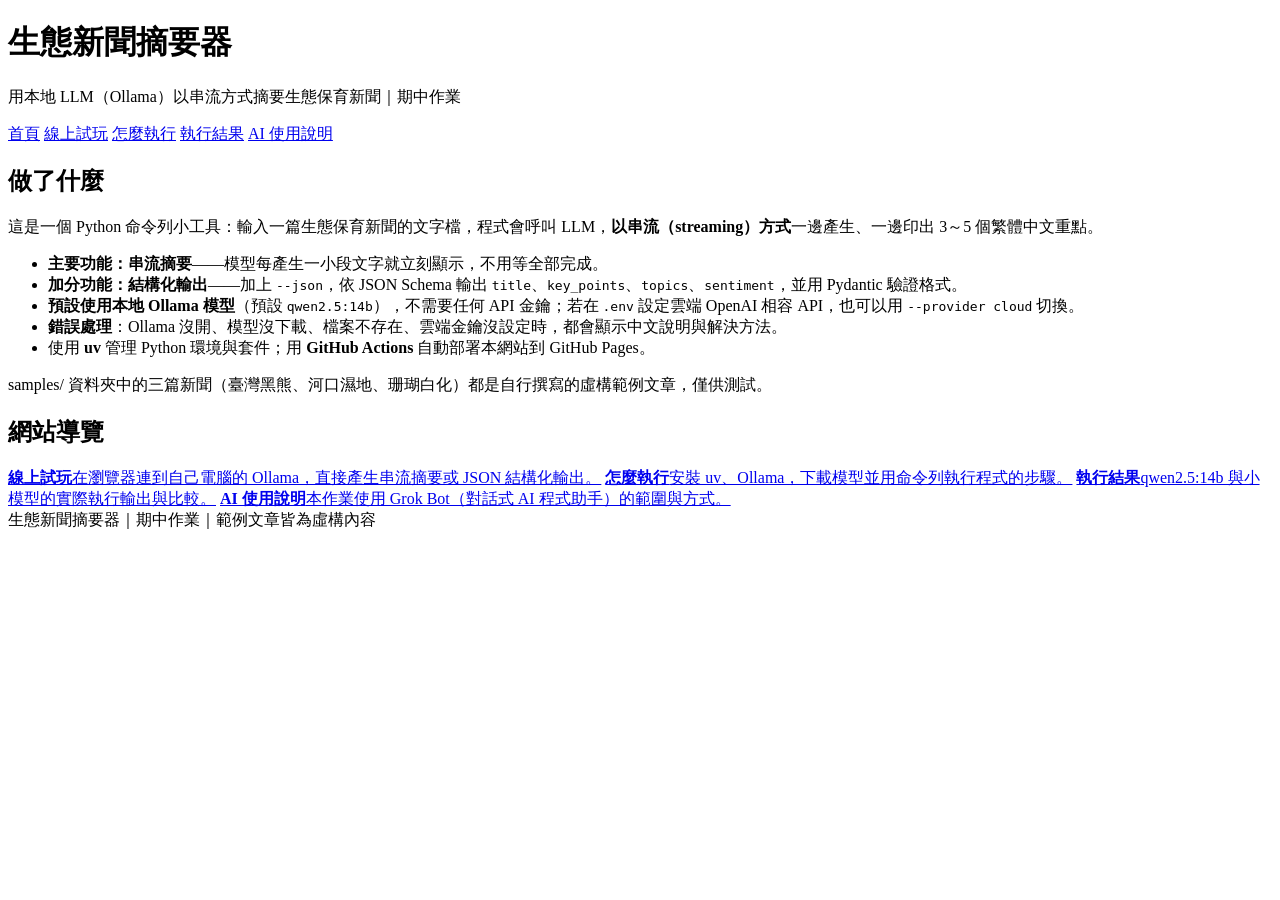
==== docs/index.html @ 320609e5 "Remove all emoji from site, scripts and docs" ====
<!DOCTYPE html>
<html lang="zh-Hant-TW">
<head>
  <meta charset="utf-8">
  <meta name="viewport" content="width=device-width, initial-scale=1">
  <title>生態新聞摘要器｜期中作業</title>
  <link rel="stylesheet" href="style.css">
</head>
<body>
  <header>
    <h1>生態新聞摘要器</h1>
    <p>用本地 LLM（Ollama）以串流方式摘要生態保育新聞｜期中作業</p>
  </header>
  <nav>
    <a href="index.html" class="active" aria-current="page">首頁</a>
    <a href="demo.html">線上試玩</a>
    <a href="run.html">怎麼執行</a>
    <a href="results.html">執行結果</a>
    <a href="ai.html">AI 使用說明</a>
  </nav>
  <main>
    <section id="what">
      <h2>做了什麼</h2>
      <p>這是一個 Python 命令列小工具：輸入一篇生態保育新聞的文字檔，程式會呼叫 LLM，<strong>以串流（streaming）方式</strong>一邊產生、一邊印出 3～5 個繁體中文重點。</p>
      <ul>
        <li><strong>主要功能：串流摘要</strong>——模型每產生一小段文字就立刻顯示，不用等全部完成。</li>
        <li><strong>加分功能：結構化輸出</strong>——加上 <code>--json</code>，依 JSON Schema 輸出 <code>title</code>、<code>key_points</code>、<code>topics</code>、<code>sentiment</code>，並用 Pydantic 驗證格式。</li>
        <li><strong>預設使用本地 Ollama 模型</strong>（預設 <code>qwen2.5:14b</code>），不需要任何 API 金鑰；若在 <code>.env</code> 設定雲端 OpenAI 相容 API，也可以用 <code>--provider cloud</code> 切換。</li>
        <li><strong>錯誤處理</strong>：Ollama 沒開、模型沒下載、檔案不存在、雲端金鑰沒設定時，都會顯示中文說明與解決方法。</li>
        <li>使用 <strong>uv</strong> 管理 Python 環境與套件；用 <strong>GitHub Actions</strong> 自動部署本網站到 GitHub Pages。</li>
      </ul>
      <p class="note">samples/ 資料夾中的三篇新聞（臺灣黑熊、河口濕地、珊瑚白化）都是自行撰寫的虛構範例文章，僅供測試。</p>
    </section>

    <section class="cards">
      <h2>網站導覽</h2>
      <div class="card-grid">
        <a class="card" href="demo.html"><strong>線上試玩</strong><span>在瀏覽器連到自己電腦的 Ollama，直接產生串流摘要或 JSON 結構化輸出。</span></a>
        <a class="card" href="run.html"><strong>怎麼執行</strong><span>安裝 uv、Ollama，下載模型並用命令列執行程式的步驟。</span></a>
        <a class="card" href="results.html"><strong>執行結果</strong><span>qwen2.5:14b 與小模型的實際執行輸出與比較。</span></a>
        <a class="card" href="ai.html"><strong>AI 使用說明</strong><span>本作業使用 Grok Bot（對話式 AI 程式助手）的範圍與方式。</span></a>
      </div>
    </section>
  </main>
  <footer>生態新聞摘要器｜期中作業｜範例文章皆為虛構內容</footer>
</body>
</html>
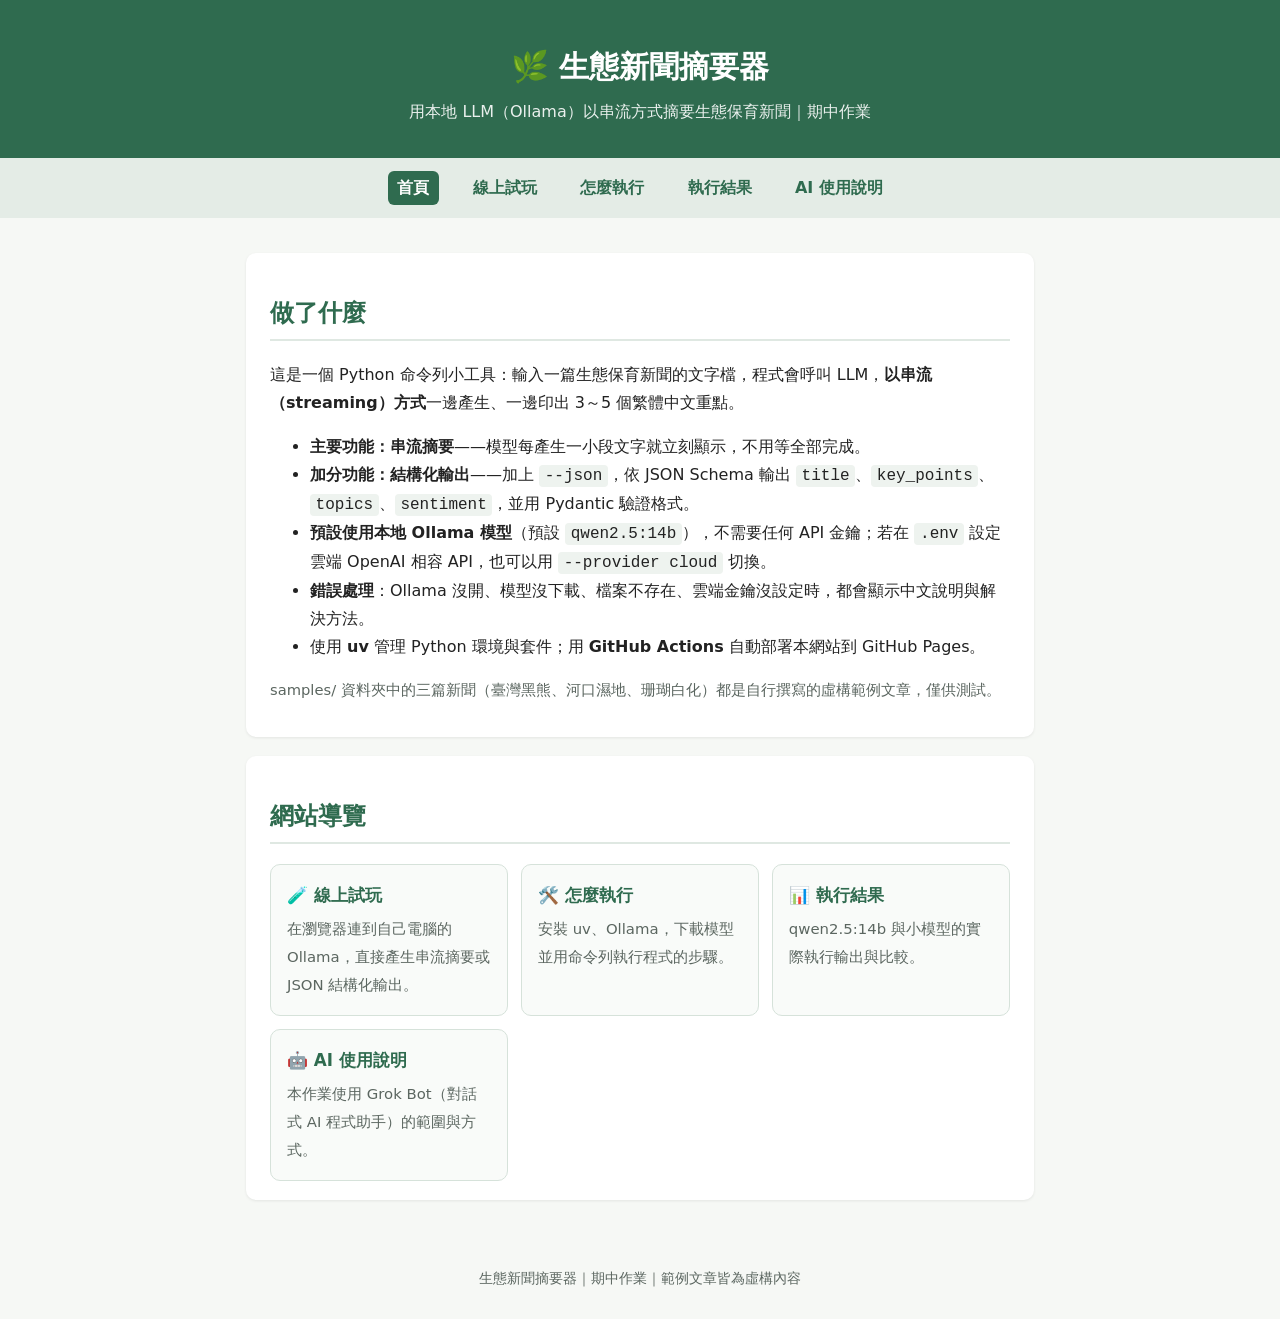
==== commit bb78e017: "Split Pages site into separate pages with shared nav (index, demo, run, results, ai)" ====
--- a/docs/index.html
+++ b/docs/index.html
@@ -8,7 +8,7 @@
 </head>
 <body>
   <header>
-    <h1>生態新聞摘要器</h1>
+    <h1>🌿 生態新聞摘要器</h1>
     <p>用本地 LLM（Ollama）以串流方式摘要生態保育新聞｜期中作業</p>
   </header>
   <nav>
@@ -35,10 +35,10 @@
     <section class="cards">
       <h2>網站導覽</h2>
       <div class="card-grid">
-        <a class="card" href="demo.html"><strong>線上試玩</strong><span>在瀏覽器連到自己電腦的 Ollama，直接產生串流摘要或 JSON 結構化輸出。</span></a>
-        <a class="card" href="run.html"><strong>怎麼執行</strong><span>安裝 uv、Ollama，下載模型並用命令列執行程式的步驟。</span></a>
-        <a class="card" href="results.html"><strong>執行結果</strong><span>qwen2.5:14b 與小模型的實際執行輸出與比較。</span></a>
-        <a class="card" href="ai.html"><strong>AI 使用說明</strong><span>本作業使用 Grok Bot（對話式 AI 程式助手）的範圍與方式。</span></a>
+        <a class="card" href="demo.html"><strong>🧪 線上試玩</strong><span>在瀏覽器連到自己電腦的 Ollama，直接產生串流摘要或 JSON 結構化輸出。</span></a>
+        <a class="card" href="run.html"><strong>🛠️ 怎麼執行</strong><span>安裝 uv、Ollama，下載模型並用命令列執行程式的步驟。</span></a>
+        <a class="card" href="results.html"><strong>📊 執行結果</strong><span>qwen2.5:14b 與小模型的實際執行輸出與比較。</span></a>
+        <a class="card" href="ai.html"><strong>🤖 AI 使用說明</strong><span>本作業使用 Grok Bot（對話式 AI 程式助手）的範圍與方式。</span></a>
       </div>
     </section>
   </main>
--- a/docs/style.css
+++ b/docs/style.css
@@ -0,0 +1,77 @@
+:root {
+  --green: #2f6b4f;
+  --bg: #f6f8f5;
+  --text: #222;
+  --muted: #5b6660;
+  --card: #ffffff;
+}
+* { box-sizing: border-box; }
+body {
+  margin: 0;
+  font-family: "Noto Sans TC", "PingFang TC", "Microsoft JhengHei", system-ui, sans-serif;
+  line-height: 1.75;
+  color: var(--text);
+  background: var(--bg);
+}
+header {
+  background: var(--green);
+  color: #fff;
+  padding: 2.5rem 1rem 2rem;
+  text-align: center;
+}
+header h1 { margin: 0 0 .3rem; font-size: 1.9rem; }
+header p { margin: 0; opacity: .9; }
+nav { text-align: center; padding: .8rem; background: #e4ece6; }
+nav a { color: var(--green); margin: 0 .6rem; text-decoration: none; font-weight: 600; }
+main { max-width: 820px; margin: 0 auto; padding: 1rem; }
+section {
+  background: var(--card);
+  border-radius: 10px;
+  padding: 1.2rem 1.5rem;
+  margin: 1.2rem 0;
+  box-shadow: 0 1px 3px rgba(0,0,0,.08);
+}
+h2 { color: var(--green); border-bottom: 2px solid #dfe8e2; padding-bottom: .3rem; }
+h3 { margin-bottom: .3rem; }
+pre {
+  background: #1f2a24;
+  color: #e8f0ea;
+  padding: .9rem 1rem;
+  border-radius: 8px;
+  overflow-x: auto;
+  font-size: .9rem;
+  line-height: 1.55;
+}
+code { font-family: ui-monospace, "SFMono-Regular", Consolas, monospace; }
+p code, li code { background: #eef3ef; padding: .1rem .35rem; border-radius: 4px; }
+.note { color: var(--muted); font-size: .92rem; }
+footer { text-align: center; color: var(--muted); font-size: .85rem; padding: 2rem 1rem; }
+
+/* 線上試玩 */
+.demo-row { display: flex; flex-wrap: wrap; align-items: center; gap: .5rem; margin: .6rem 0; }
+.demo-row label { font-weight: 600; }
+.demo-row input[type="text"] { flex: 1; min-width: 12rem; padding: .4rem .6rem; border: 1px solid #c8d3cc; border-radius: 6px; font: inherit; }
+textarea { width: 100%; padding: .6rem; border: 1px solid #c8d3cc; border-radius: 8px; font: inherit; line-height: 1.6; }
+button { padding: .4rem .9rem; border: 1px solid var(--green); background: #fff; color: var(--green); border-radius: 6px; font: inherit; cursor: pointer; }
+button.primary { background: var(--green); color: #fff; }
+button:disabled { opacity: .5; cursor: not-allowed; }
+.status { background: transparent; color: var(--muted); padding: 0; white-space: pre-wrap; min-height: 1.5em; font-family: inherit; font-size: 1rem; line-height: 1.7; }
+.hint { background: #eef5f0; border-left: 4px solid var(--green); padding: .5rem .8rem; border-radius: 4px; }
+.status.ok { color: #2f6b4f; }
+.status.warn { color: #9a6700; }
+.status.error { color: #b42318; }
+.output { white-space: pre-wrap; min-height: 4em; }
+details { margin-top: 1rem; }
+pre code { background: none; padding: 0; }
+.output:empty { display: none; }
+pre.wrap { white-space: pre-wrap; overflow-wrap: anywhere; }
+
+/* 多頁導覽 */
+nav a { display: inline-block; padding: .2rem .6rem; border-radius: 6px; }
+nav a:hover { background: #d3e2d8; }
+nav a.active { background: var(--green); color: #fff; }
+.card-grid { display: grid; grid-template-columns: repeat(auto-fit, minmax(220px, 1fr)); gap: .8rem; }
+.card { display: block; padding: 1rem; border: 1px solid #d6e2da; border-radius: 10px; text-decoration: none; color: var(--text); background: #f9fbf9; }
+.card:hover { border-color: var(--green); background: #eef5f0; }
+.card strong { display: block; color: var(--green); margin-bottom: .3rem; font-size: 1.05rem; }
+.card span { color: var(--muted); font-size: .93rem; }
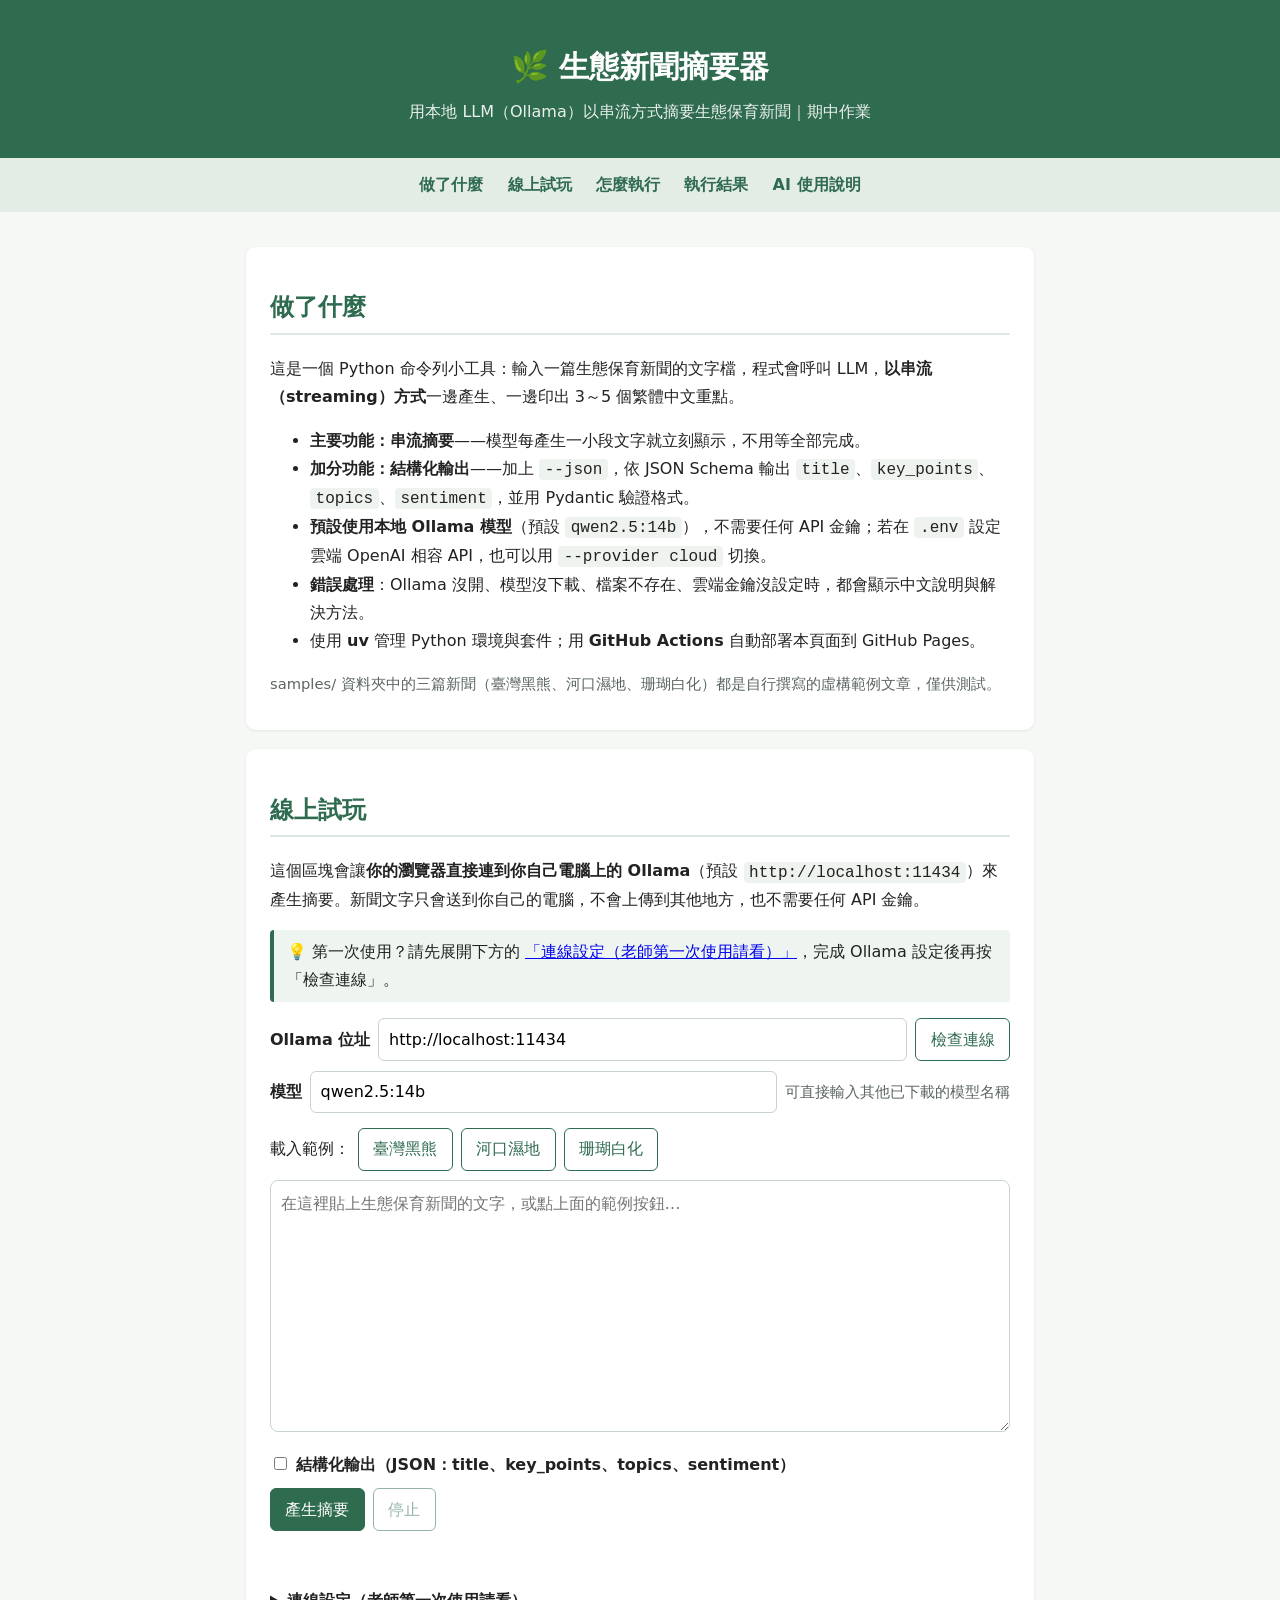
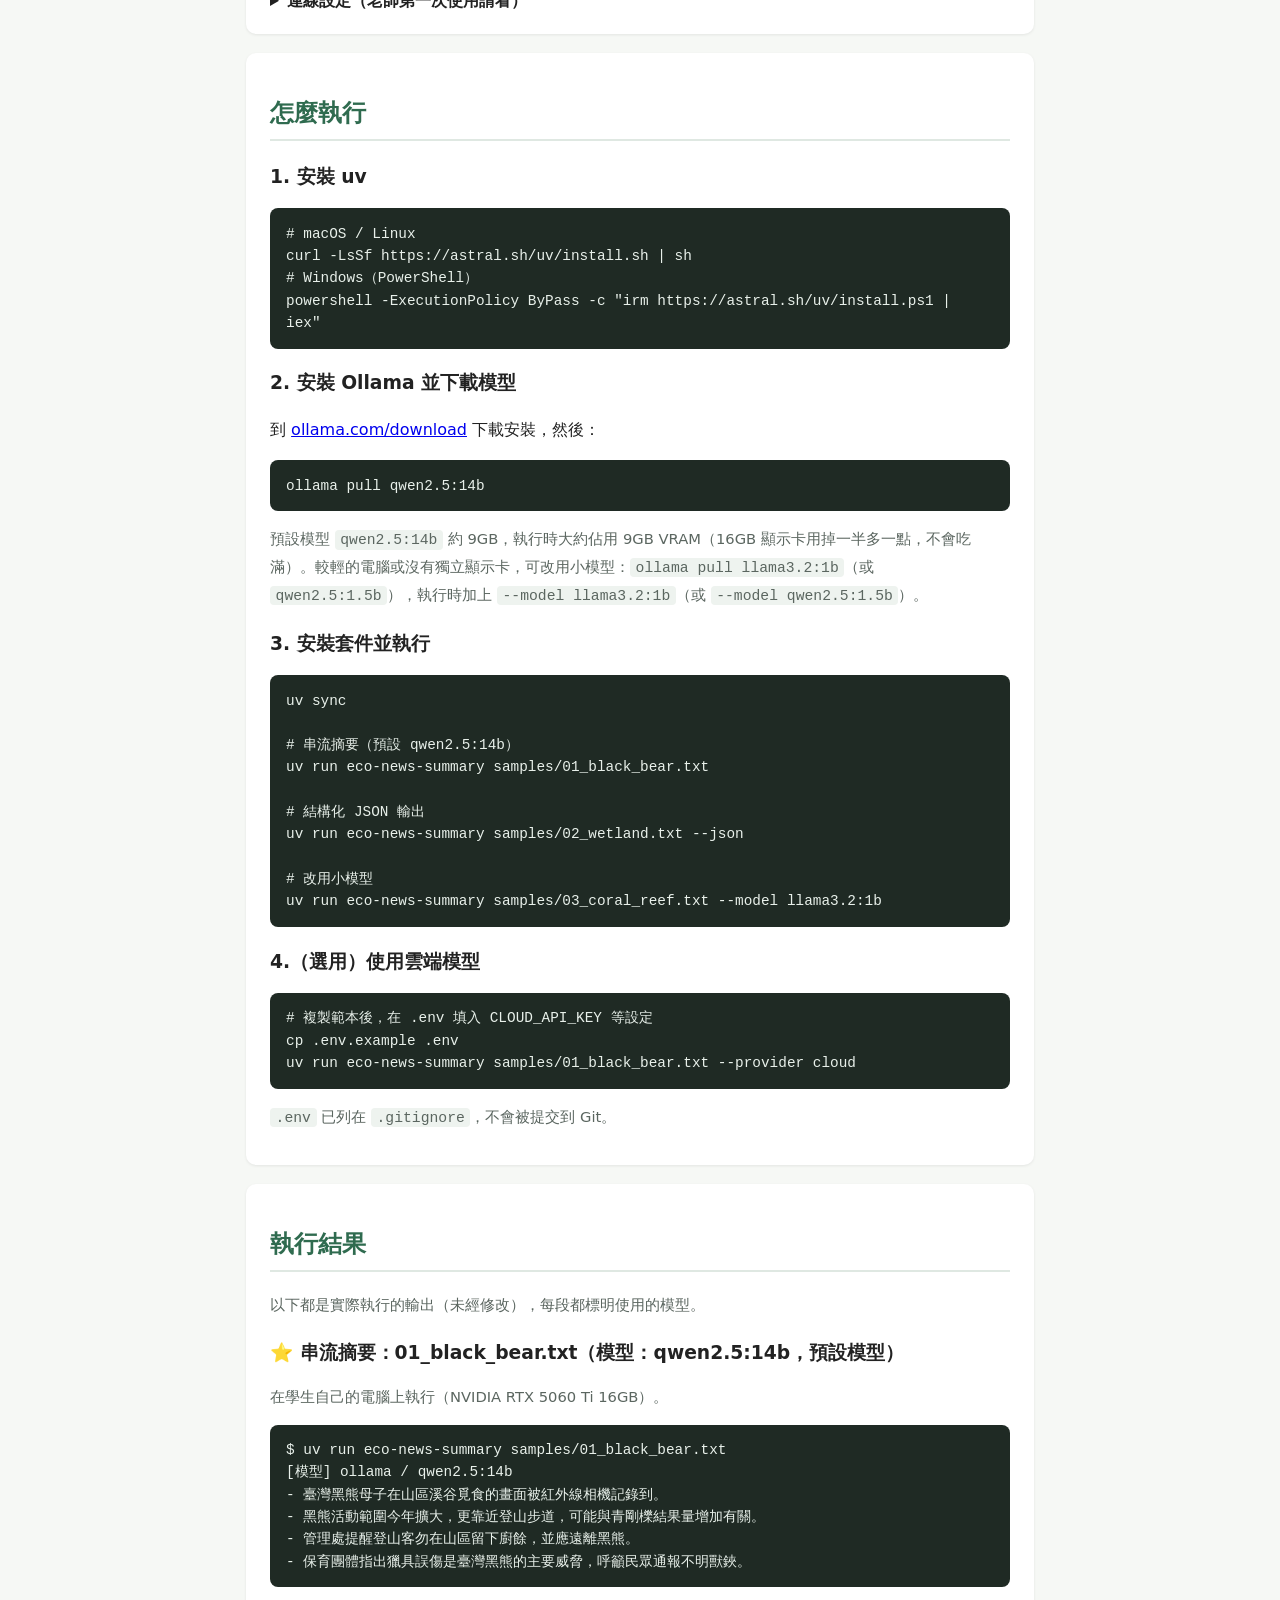
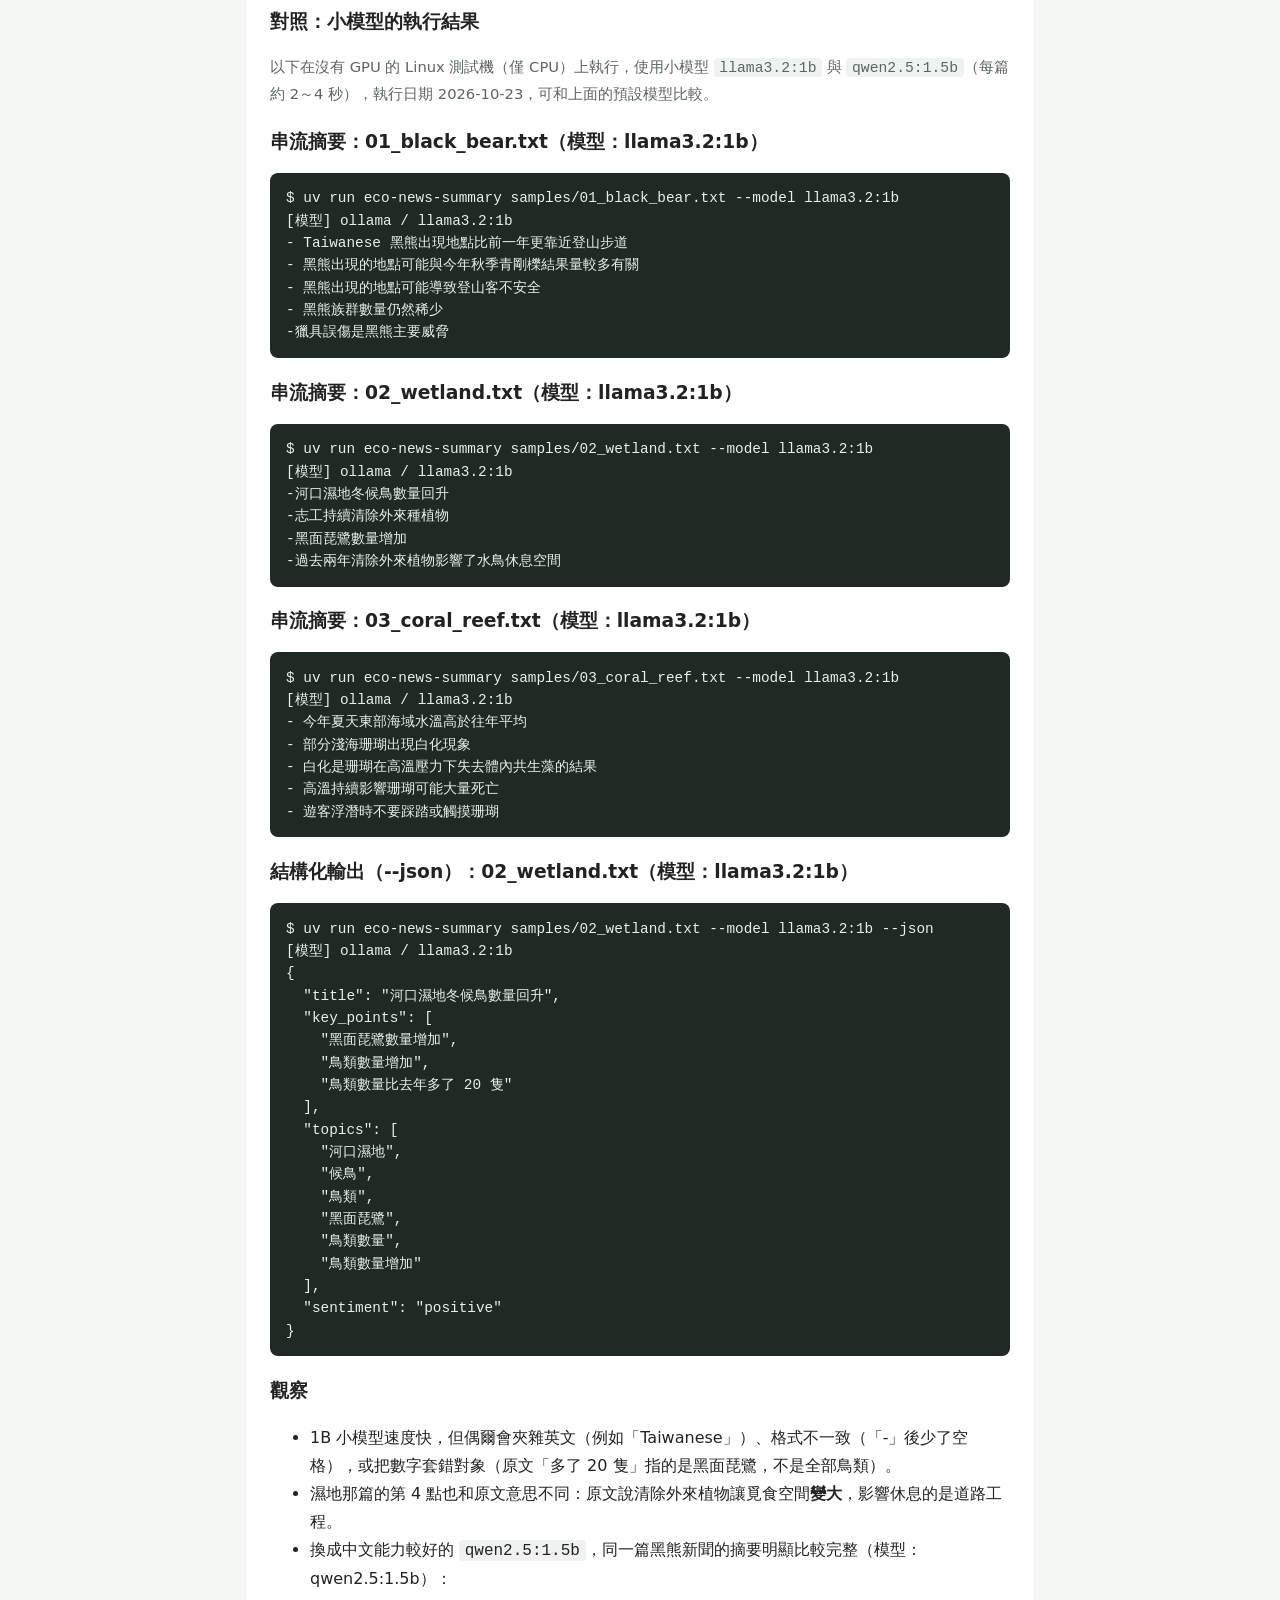
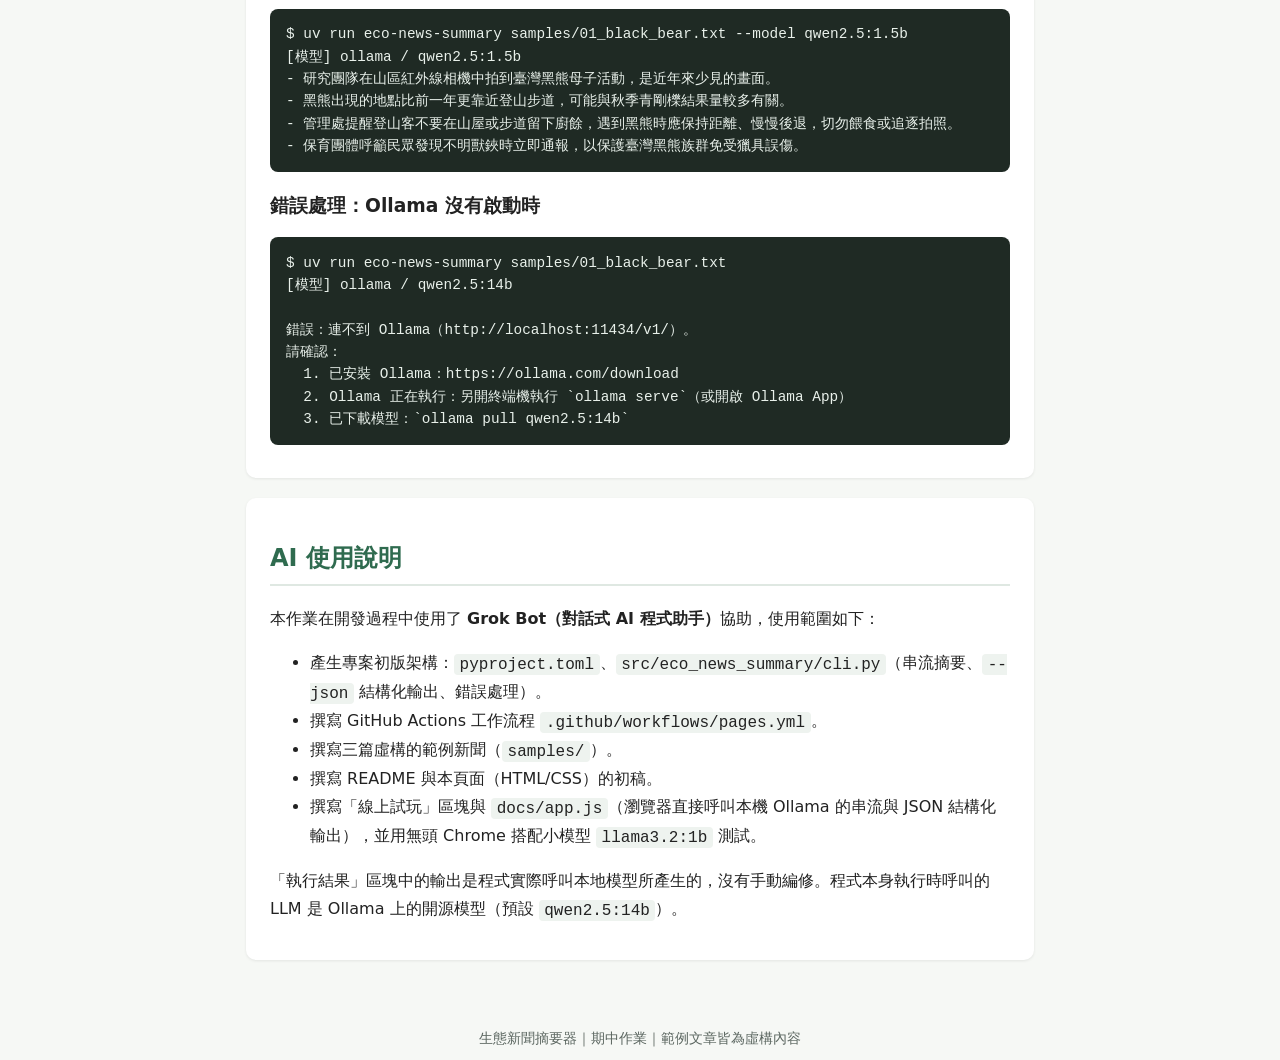
==== commit 8496752c: "Polish Pages layout: no clipped code lines, collapsed setup guide with hint, body font for status" ====
--- a/docs/index.html
+++ b/docs/index.html
@@ -12,11 +12,11 @@
     <p>用本地 LLM（Ollama）以串流方式摘要生態保育新聞｜期中作業</p>
   </header>
   <nav>
-    <a href="index.html" class="active" aria-current="page">首頁</a>
-    <a href="demo.html">線上試玩</a>
-    <a href="run.html">怎麼執行</a>
-    <a href="results.html">執行結果</a>
-    <a href="ai.html">AI 使用說明</a>
+    <a href="#what">做了什麼</a>
+    <a href="#demo">線上試玩</a>
+    <a href="#how">怎麼執行</a>
+    <a href="#result">執行結果</a>
+    <a href="#ai">AI 使用說明</a>
   </nav>
   <main>
     <section id="what">
@@ -27,21 +27,201 @@
         <li><strong>加分功能：結構化輸出</strong>——加上 <code>--json</code>，依 JSON Schema 輸出 <code>title</code>、<code>key_points</code>、<code>topics</code>、<code>sentiment</code>，並用 Pydantic 驗證格式。</li>
         <li><strong>預設使用本地 Ollama 模型</strong>（預設 <code>qwen2.5:14b</code>），不需要任何 API 金鑰；若在 <code>.env</code> 設定雲端 OpenAI 相容 API，也可以用 <code>--provider cloud</code> 切換。</li>
         <li><strong>錯誤處理</strong>：Ollama 沒開、模型沒下載、檔案不存在、雲端金鑰沒設定時，都會顯示中文說明與解決方法。</li>
-        <li>使用 <strong>uv</strong> 管理 Python 環境與套件；用 <strong>GitHub Actions</strong> 自動部署本網站到 GitHub Pages。</li>
+        <li>使用 <strong>uv</strong> 管理 Python 環境與套件；用 <strong>GitHub Actions</strong> 自動部署本頁面到 GitHub Pages。</li>
       </ul>
       <p class="note">samples/ 資料夾中的三篇新聞（臺灣黑熊、河口濕地、珊瑚白化）都是自行撰寫的虛構範例文章，僅供測試。</p>
     </section>
 
-    <section class="cards">
-      <h2>網站導覽</h2>
-      <div class="card-grid">
-        <a class="card" href="demo.html"><strong>🧪 線上試玩</strong><span>在瀏覽器連到自己電腦的 Ollama，直接產生串流摘要或 JSON 結構化輸出。</span></a>
-        <a class="card" href="run.html"><strong>🛠️ 怎麼執行</strong><span>安裝 uv、Ollama，下載模型並用命令列執行程式的步驟。</span></a>
-        <a class="card" href="results.html"><strong>📊 執行結果</strong><span>qwen2.5:14b 與小模型的實際執行輸出與比較。</span></a>
-        <a class="card" href="ai.html"><strong>🤖 AI 使用說明</strong><span>本作業使用 Grok Bot（對話式 AI 程式助手）的範圍與方式。</span></a>
-      </div>
+    <section id="demo">
+      <h2>線上試玩</h2>
+      <p>這個區塊會讓<strong>你的瀏覽器直接連到你自己電腦上的 Ollama</strong>（預設 <code>http://localhost:11434</code>）來產生摘要。新聞文字只會送到你自己的電腦，不會上傳到其他地方，也不需要任何 API 金鑰。</p>
+      <p class="hint">💡 第一次使用？請先展開下方的 <a href="#setup" id="open-setup">「連線設定（老師第一次使用請看）」</a>，完成 Ollama 設定後再按「檢查連線」。</p>
+
+      <div class="demo-row">
+        <label for="ollama-url">Ollama 位址</label>
+        <input id="ollama-url" type="text" value="http://localhost:11434">
+        <button id="check" type="button">檢查連線</button>
+      </div>
+      <div class="demo-row">
+        <label for="model">模型</label>
+        <input id="model" type="text" list="model-options" value="qwen2.5:14b">
+        <datalist id="model-options">
+          <option value="qwen2.5:14b">
+          <option value="llama3.2:1b">
+          <option value="qwen2.5:1.5b">
+        </datalist>
+        <span class="note">可直接輸入其他已下載的模型名稱</span>
+      </div>
+      <p id="models" class="note"></p>
+
+      <div class="demo-row">
+        <span>載入範例：</span>
+        <button type="button" data-sample="01_black_bear.txt">臺灣黑熊</button>
+        <button type="button" data-sample="02_wetland.txt">河口濕地</button>
+        <button type="button" data-sample="03_coral_reef.txt">珊瑚白化</button>
+      </div>
+      <textarea id="news" rows="9" placeholder="在這裡貼上生態保育新聞的文字，或點上面的範例按鈕…"></textarea>
+
+      <div class="demo-row">
+        <label><input id="use-json" type="checkbox"> 結構化輸出（JSON：title、key_points、topics、sentiment）</label>
+      </div>
+      <div class="demo-row">
+        <button id="run" type="button" class="primary">產生摘要</button>
+        <button id="stop" type="button" disabled>停止</button>
+      </div>
+      <pre id="status" class="status" aria-live="polite"></pre>
+      <pre id="output" class="output" aria-live="polite"></pre>
+
+      <details id="setup">
+        <summary><strong>連線設定（老師第一次使用請看）</strong></summary>
+        <ol>
+          <li>安裝 Ollama：到 <a href="https://ollama.com/download">ollama.com/download</a> 下載安裝。</li>
+          <li>下載模型（在終端機執行）：<pre><code>ollama pull qwen2.5:14b
+# 沒有獨立顯示卡或電腦較輕，可改用小模型，並在上面「模型」欄改成同名：
+ollama pull llama3.2:1b</code></pre></li>
+          <li>允許這個網頁連到 Ollama：Ollama 預設會拒絕其他網站的連線，要用環境變數 <code>OLLAMA_ORIGINS</code> 加入本網頁的來源（目前是 <code id="origin"></code>）。
+            <p><strong>Windows（PowerShell）：</strong></p>
+            <pre><code>setx OLLAMA_ORIGINS "https://&lt;username&gt;.github.io"</code></pre>
+            <p>把 <code>&lt;username&gt;</code> 換成 GitHub 帳號名稱。執行後，從右下角系統匣（工作列）的 Ollama 圖示按右鍵選「Quit Ollama」<strong>完全結束</strong>，再重新開啟 Ollama，設定才會生效。</p>
+            <p><strong>macOS（Ollama App）：</strong></p>
+            <pre><code>launchctl setenv OLLAMA_ORIGINS "https://&lt;username&gt;.github.io"</code></pre>
+            <p>然後從選單列結束 Ollama 再重新開啟。</p>
+            <p><strong>Linux（或直接在終端機執行 ollama serve）：</strong></p>
+            <pre><code>OLLAMA_ORIGINS="https://&lt;username&gt;.github.io" ollama serve
+# 若是 systemd 服務：sudo systemctl edit ollama，加入
+# [Service]
+# Environment="OLLAMA_ORIGINS=https://&lt;username&gt;.github.io"
+# 再執行 sudo systemctl restart ollama</code></pre>
+            <p class="note">比較簡單但較不安全的做法是把值設成 <code>*</code>（允許任何網站連到你的 Ollama），測試完建議改回來或刪除這個設定。</p>
+          </li>
+          <li>回到這裡按「檢查連線」，看到已安裝的模型就可以按「產生摘要」。</li>
+        </ol>
+        <p class="note">瀏覽器相容性：本頁是 HTTPS，連到 <code>http://localhost</code> 時，Chrome、Edge、Firefox 會把 localhost 視為安全來源而允許連線；Safari 可能會封鎖，建議改用其他瀏覽器。較新版的 Chrome／Edge 第一次連線時可能會跳出「存取區域網路上的裝置」之類的權限詢問，請選擇「允許」。</p>
+      </details>
+    </section>
+
+    <section id="how">
+      <h2>怎麼執行</h2>
+      <h3>1. 安裝 uv</h3>
+      <pre class="wrap"><code># macOS / Linux
+curl -LsSf https://astral.sh/uv/install.sh | sh
+# Windows（PowerShell）
+powershell -ExecutionPolicy ByPass -c "irm https://astral.sh/uv/install.ps1 | iex"</code></pre>
+      <h3>2. 安裝 Ollama 並下載模型</h3>
+      <p>到 <a href="https://ollama.com/download">ollama.com/download</a> 下載安裝，然後：</p>
+      <pre><code>ollama pull qwen2.5:14b</code></pre>
+      <p class="note">預設模型 <code>qwen2.5:14b</code> 約 9GB，執行時大約佔用 9GB VRAM（16GB 顯示卡用掉一半多一點，不會吃滿）。較輕的電腦或沒有獨立顯示卡，可改用小模型：<code>ollama pull llama3.2:1b</code>（或 <code>qwen2.5:1.5b</code>），執行時加上 <code>--model llama3.2:1b</code>（或 <code>--model qwen2.5:1.5b</code>）。</p>
+      <h3>3. 安裝套件並執行</h3>
+      <pre><code>uv sync
+
+# 串流摘要（預設 qwen2.5:14b）
+uv run eco-news-summary samples/01_black_bear.txt
+
+# 結構化 JSON 輸出
+uv run eco-news-summary samples/02_wetland.txt --json
+
+# 改用小模型
+uv run eco-news-summary samples/03_coral_reef.txt --model llama3.2:1b</code></pre>
+      <h3>4.（選用）使用雲端模型</h3>
+      <pre><code># 複製範本後，在 .env 填入 CLOUD_API_KEY 等設定
+cp .env.example .env
+uv run eco-news-summary samples/01_black_bear.txt --provider cloud</code></pre>
+      <p class="note"><code>.env</code> 已列在 <code>.gitignore</code>，不會被提交到 Git。</p>
+    </section>
+
+    <section id="result">
+      <h2>執行結果</h2>
+      <p class="note">以下都是實際執行的輸出（未經修改），每段都標明使用的模型。</p>
+      <h3>⭐ 串流摘要：01_black_bear.txt（模型：qwen2.5:14b，預設模型）</h3>
+      <p class="note">在學生自己的電腦上執行（NVIDIA RTX 5060 Ti 16GB）。</p>
+      <pre><code>$ uv run eco-news-summary samples/01_black_bear.txt
+[模型] ollama / qwen2.5:14b
+- 臺灣黑熊母子在山區溪谷覓食的畫面被紅外線相機記錄到。
+- 黑熊活動範圍今年擴大，更靠近登山步道，可能與青剛櫟結果量增加有關。
+- 管理處提醒登山客勿在山區留下廚餘，並應遠離黑熊。
+- 保育團體指出獵具誤傷是臺灣黑熊的主要威脅，呼籲民眾通報不明獸鋏。</code></pre>
+      <h3>對照：小模型的執行結果</h3>
+      <p class="note">以下在沒有 GPU 的 Linux 測試機（僅 CPU）上執行，使用小模型 <code>llama3.2:1b</code> 與 <code>qwen2.5:1.5b</code>（每篇約 2～4 秒），執行日期 2026-10-23，可和上面的預設模型比較。</p>
+      <h3>串流摘要：01_black_bear.txt（模型：llama3.2:1b）</h3>
+      <pre><code>$ uv run eco-news-summary samples/01_black_bear.txt --model llama3.2:1b
+[模型] ollama / llama3.2:1b
+- Taiwanese 黑熊出現地點比前一年更靠近登山步道
+- 黑熊出現的地點可能與今年秋季青剛櫟結果量較多有關
+- 黑熊出現的地點可能導致登山客不安全
+- 黑熊族群數量仍然稀少
+-獵具誤傷是黑熊主要威脅</code></pre>
+      <h3>串流摘要：02_wetland.txt（模型：llama3.2:1b）</h3>
+      <pre><code>$ uv run eco-news-summary samples/02_wetland.txt --model llama3.2:1b
+[模型] ollama / llama3.2:1b
+-河口濕地冬候鳥數量回升
+-志工持續清除外來種植物
+-黑面琵鷺數量增加
+-過去兩年清除外來植物影響了水鳥休息空間</code></pre>
+      <h3>串流摘要：03_coral_reef.txt（模型：llama3.2:1b）</h3>
+      <pre><code>$ uv run eco-news-summary samples/03_coral_reef.txt --model llama3.2:1b
+[模型] ollama / llama3.2:1b
+- 今年夏天東部海域水溫高於往年平均
+- 部分淺海珊瑚出現白化現象
+- 白化是珊瑚在高溫壓力下失去體內共生藻的結果
+- 高溫持續影響珊瑚可能大量死亡
+- 遊客浮潛時不要踩踏或觸摸珊瑚</code></pre>
+      <h3>結構化輸出（--json）：02_wetland.txt（模型：llama3.2:1b）</h3>
+      <pre><code>$ uv run eco-news-summary samples/02_wetland.txt --model llama3.2:1b --json
+[模型] ollama / llama3.2:1b
+{
+  &quot;title&quot;: &quot;河口濕地冬候鳥數量回升&quot;,
+  &quot;key_points&quot;: [
+    &quot;黑面琵鷺數量增加&quot;,
+    &quot;鳥類數量增加&quot;,
+    &quot;鳥類數量比去年多了 20 隻&quot;
+  ],
+  &quot;topics&quot;: [
+    &quot;河口濕地&quot;,
+    &quot;候鳥&quot;,
+    &quot;鳥類&quot;,
+    &quot;黑面琵鷺&quot;,
+    &quot;鳥類數量&quot;,
+    &quot;鳥類數量增加&quot;
+  ],
+  &quot;sentiment&quot;: &quot;positive&quot;
+}</code></pre>
+      <h3>觀察</h3>
+      <ul>
+        <li>1B 小模型速度快，但偶爾會夾雜英文（例如「Taiwanese」）、格式不一致（「-」後少了空格），或把數字套錯對象（原文「多了 20 隻」指的是黑面琵鷺，不是全部鳥類）。</li>
+        <li>濕地那篇的第 4 點也和原文意思不同：原文說清除外來植物讓覓食空間<strong>變大</strong>，影響休息的是道路工程。</li>
+        <li>換成中文能力較好的 <code>qwen2.5:1.5b</code>，同一篇黑熊新聞的摘要明顯比較完整（模型：qwen2.5:1.5b）：</li>
+      </ul>
+      <pre><code>$ uv run eco-news-summary samples/01_black_bear.txt --model qwen2.5:1.5b
+[模型] ollama / qwen2.5:1.5b
+- 研究團隊在山區紅外線相機中拍到臺灣黑熊母子活動，是近年來少見的畫面。
+- 黑熊出現的地點比前一年更靠近登山步道，可能與秋季青剛櫟結果量較多有關。
+- 管理處提醒登山客不要在山屋或步道留下廚餘，遇到黑熊時應保持距離、慢慢後退，切勿餵食或追逐拍照。
+- 保育團體呼籲民眾發現不明獸鋏時立即通報，以保護臺灣黑熊族群免受獵具誤傷。</code></pre>
+      <h3>錯誤處理：Ollama 沒有啟動時</h3>
+      <pre><code>$ uv run eco-news-summary samples/01_black_bear.txt
+[模型] ollama / qwen2.5:14b
+
+錯誤：連不到 Ollama（http://localhost:11434/v1/）。
+請確認：
+  1. 已安裝 Ollama：https://ollama.com/download
+  2. Ollama 正在執行：另開終端機執行 `ollama serve`（或開啟 Ollama App）
+  3. 已下載模型：`ollama pull qwen2.5:14b`</code></pre>
+    </section>
+
+    <section id="ai">
+      <h2>AI 使用說明</h2>
+      <p>本作業在開發過程中使用了 <strong>Grok Bot（對話式 AI 程式助手）</strong>協助，使用範圍如下：</p>
+      <ul>
+        <li>產生專案初版架構：<code>pyproject.toml</code>、<code>src/eco_news_summary/cli.py</code>（串流摘要、<code>--json</code> 結構化輸出、錯誤處理）。</li>
+        <li>撰寫 GitHub Actions 工作流程 <code>.github/workflows/pages.yml</code>。</li>
+        <li>撰寫三篇虛構的範例新聞（<code>samples/</code>）。</li>
+        <li>撰寫 README 與本頁面（HTML/CSS）的初稿。</li>
+        <li>撰寫「線上試玩」區塊與 <code>docs/app.js</code>（瀏覽器直接呼叫本機 Ollama 的串流與 JSON 結構化輸出），並用無頭 Chrome 搭配小模型 <code>llama3.2:1b</code> 測試。</li>
+      </ul>
+      <p>「執行結果」區塊中的輸出是程式實際呼叫本地模型所產生的，沒有手動編修。程式本身執行時呼叫的 LLM 是 Ollama 上的開源模型（預設 <code>qwen2.5:14b</code>）。</p>
     </section>
   </main>
+  <script src="app.js"></script>
   <footer>生態新聞摘要器｜期中作業｜範例文章皆為虛構內容</footer>
 </body>
 </html>
--- a/docs/style.css
+++ b/docs/style.css
@@ -65,13 +65,3 @@
 pre code { background: none; padding: 0; }
 .output:empty { display: none; }
 pre.wrap { white-space: pre-wrap; overflow-wrap: anywhere; }
-
-/* 多頁導覽 */
-nav a { display: inline-block; padding: .2rem .6rem; border-radius: 6px; }
-nav a:hover { background: #d3e2d8; }
-nav a.active { background: var(--green); color: #fff; }
-.card-grid { display: grid; grid-template-columns: repeat(auto-fit, minmax(220px, 1fr)); gap: .8rem; }
-.card { display: block; padding: 1rem; border: 1px solid #d6e2da; border-radius: 10px; text-decoration: none; color: var(--text); background: #f9fbf9; }
-.card:hover { border-color: var(--green); background: #eef5f0; }
-.card strong { display: block; color: var(--green); margin-bottom: .3rem; font-size: 1.05rem; }
-.card span { color: var(--muted); font-size: .93rem; }
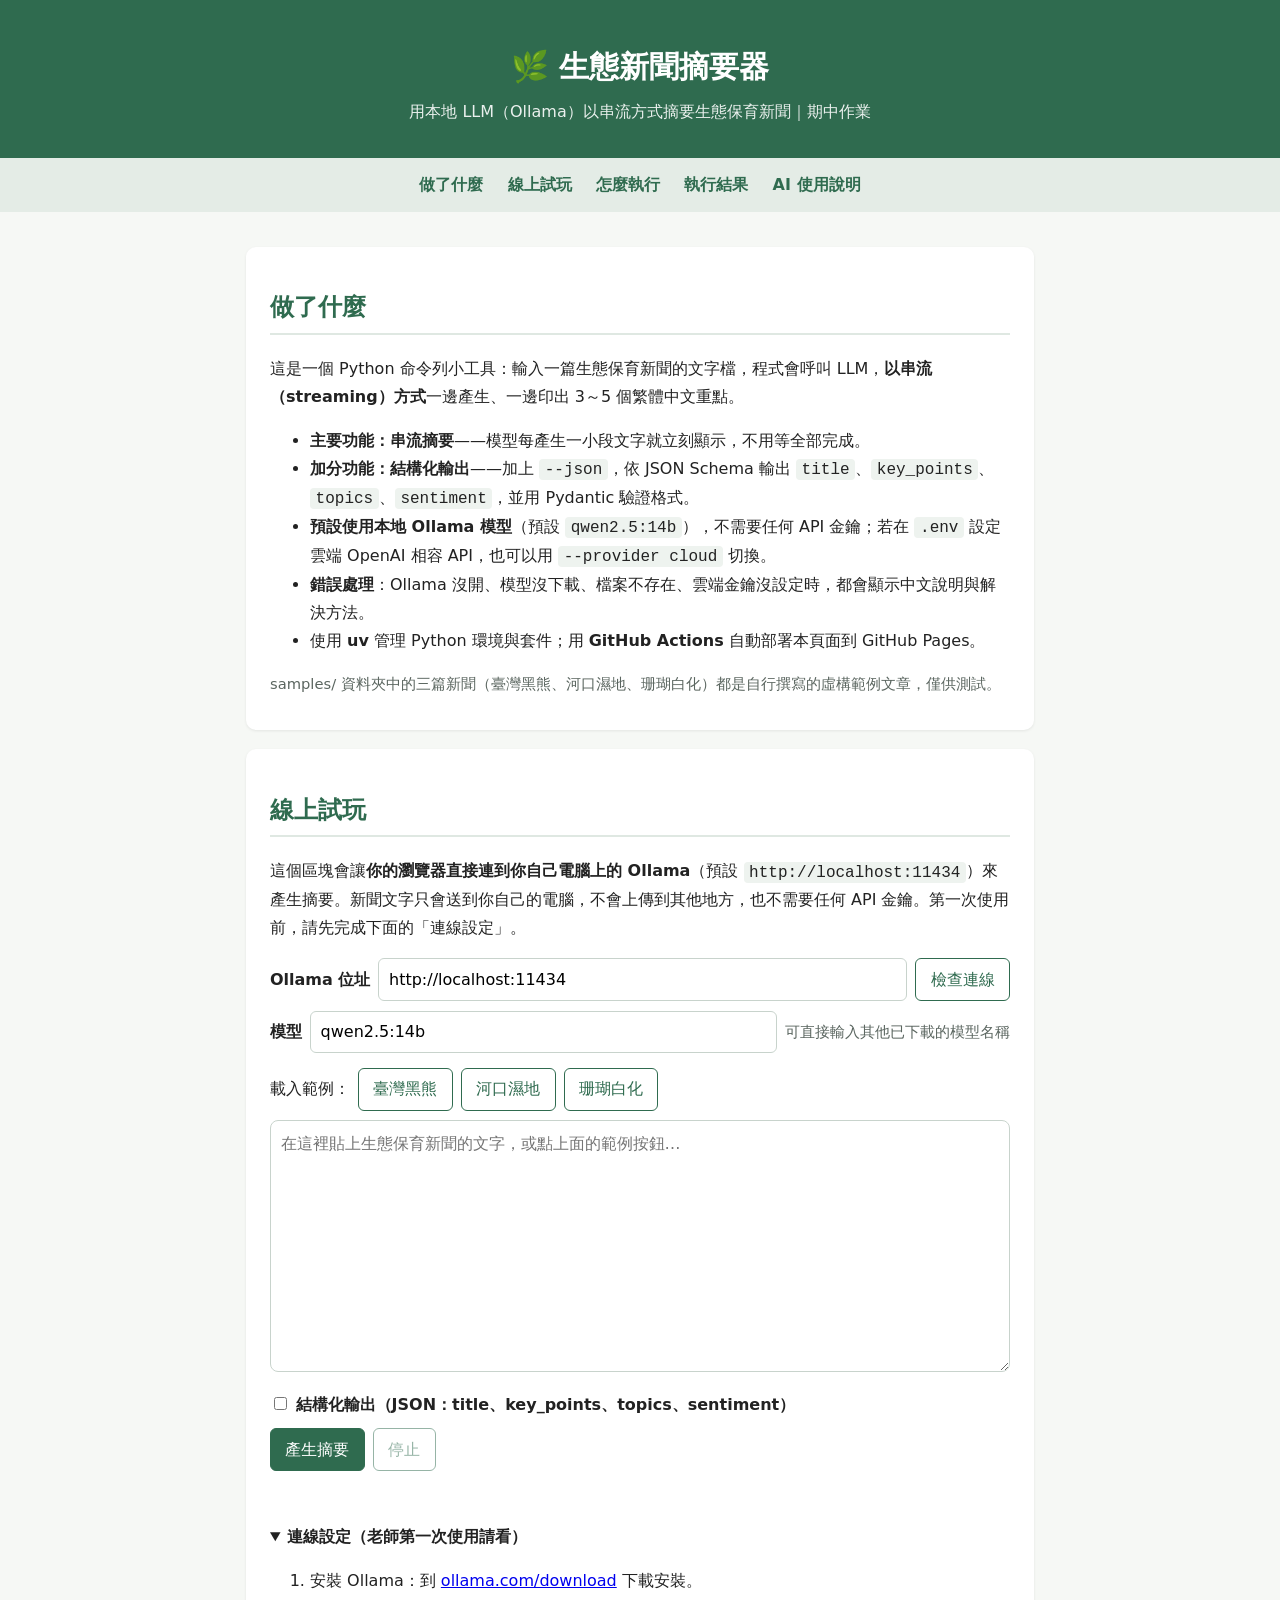
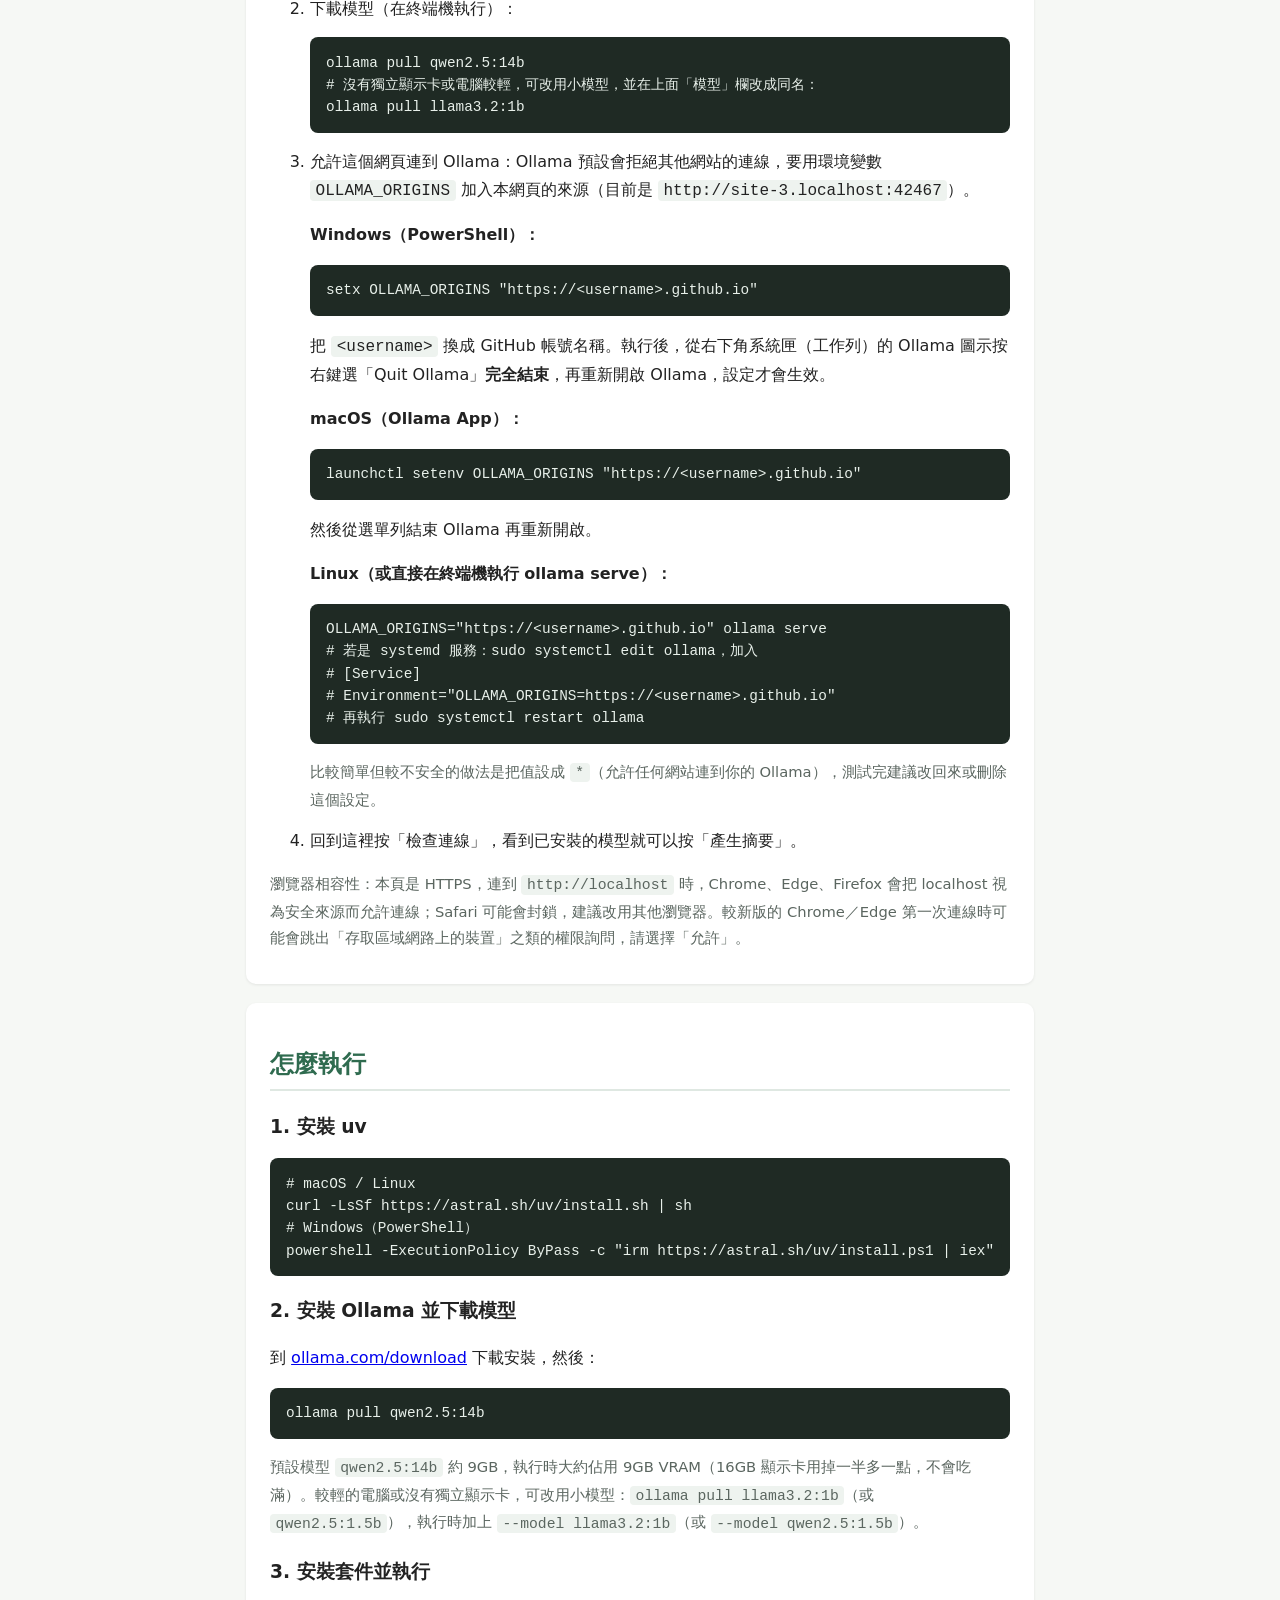
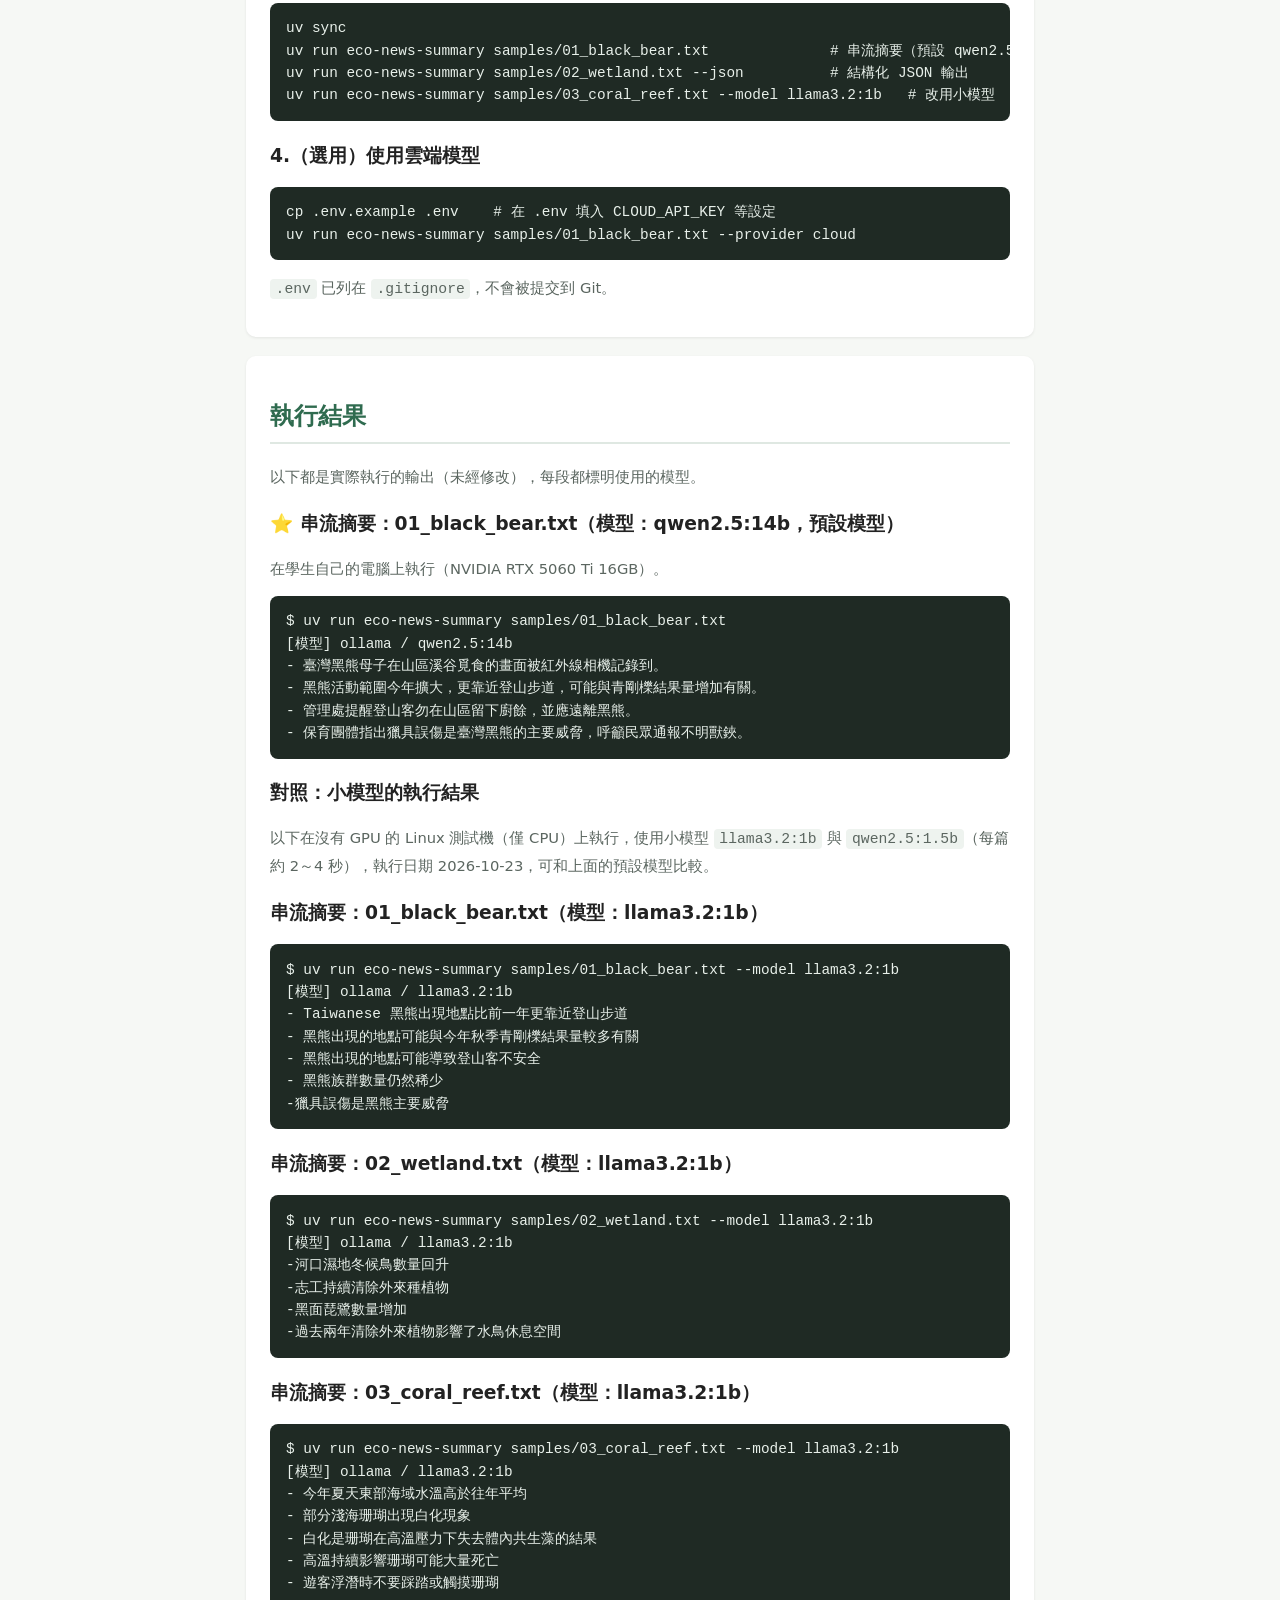
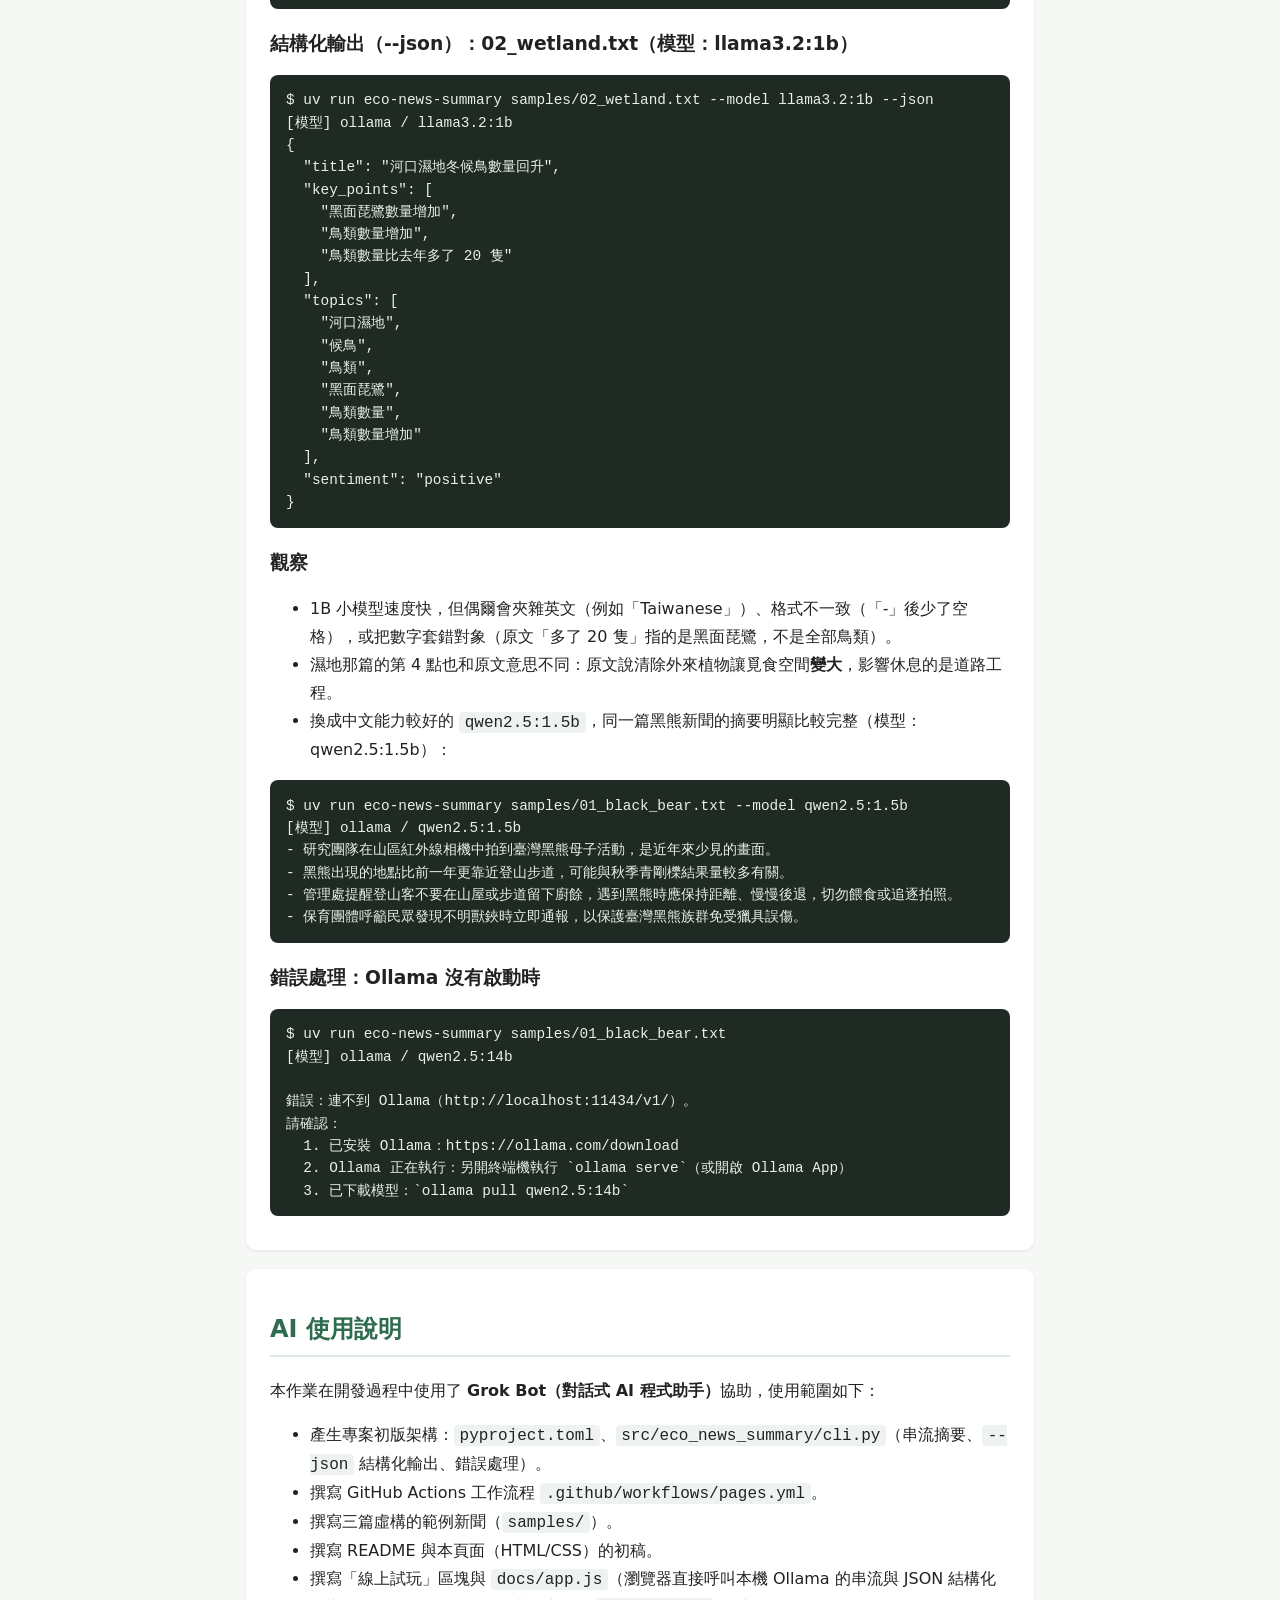
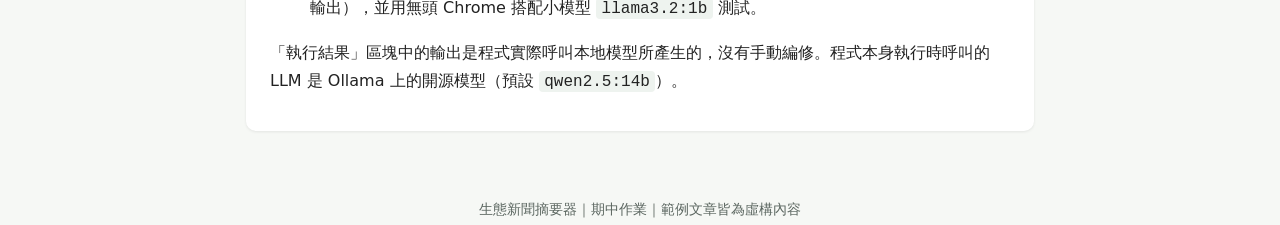
==== commit f47e51fc: "Add in-browser demo (線上試玩) calling local Ollama with streaming and JSON mode" ====
--- a/docs/index.html
+++ b/docs/index.html
@@ -34,8 +34,7 @@
 
     <section id="demo">
       <h2>線上試玩</h2>
-      <p>這個區塊會讓<strong>你的瀏覽器直接連到你自己電腦上的 Ollama</strong>（預設 <code>http://localhost:11434</code>）來產生摘要。新聞文字只會送到你自己的電腦，不會上傳到其他地方，也不需要任何 API 金鑰。</p>
-      <p class="hint">💡 第一次使用？請先展開下方的 <a href="#setup" id="open-setup">「連線設定（老師第一次使用請看）」</a>，完成 Ollama 設定後再按「檢查連線」。</p>
+      <p>這個區塊會讓<strong>你的瀏覽器直接連到你自己電腦上的 Ollama</strong>（預設 <code>http://localhost:11434</code>）來產生摘要。新聞文字只會送到你自己的電腦，不會上傳到其他地方，也不需要任何 API 金鑰。第一次使用前，請先完成下面的「連線設定」。</p>
 
       <div class="demo-row">
         <label for="ollama-url">Ollama 位址</label>
@@ -72,7 +71,7 @@
       <pre id="status" class="status" aria-live="polite"></pre>
       <pre id="output" class="output" aria-live="polite"></pre>
 
-      <details id="setup">
+      <details open>
         <summary><strong>連線設定（老師第一次使用請看）</strong></summary>
         <ol>
           <li>安裝 Ollama：到 <a href="https://ollama.com/download">ollama.com/download</a> 下載安裝。</li>
@@ -103,7 +102,7 @@
     <section id="how">
       <h2>怎麼執行</h2>
       <h3>1. 安裝 uv</h3>
-      <pre class="wrap"><code># macOS / Linux
+      <pre><code># macOS / Linux
 curl -LsSf https://astral.sh/uv/install.sh | sh
 # Windows（PowerShell）
 powershell -ExecutionPolicy ByPass -c "irm https://astral.sh/uv/install.ps1 | iex"</code></pre>
@@ -113,18 +112,11 @@
       <p class="note">預設模型 <code>qwen2.5:14b</code> 約 9GB，執行時大約佔用 9GB VRAM（16GB 顯示卡用掉一半多一點，不會吃滿）。較輕的電腦或沒有獨立顯示卡，可改用小模型：<code>ollama pull llama3.2:1b</code>（或 <code>qwen2.5:1.5b</code>），執行時加上 <code>--model llama3.2:1b</code>（或 <code>--model qwen2.5:1.5b</code>）。</p>
       <h3>3. 安裝套件並執行</h3>
       <pre><code>uv sync
-
-# 串流摘要（預設 qwen2.5:14b）
-uv run eco-news-summary samples/01_black_bear.txt
-
-# 結構化 JSON 輸出
-uv run eco-news-summary samples/02_wetland.txt --json
-
-# 改用小模型
-uv run eco-news-summary samples/03_coral_reef.txt --model llama3.2:1b</code></pre>
+uv run eco-news-summary samples/01_black_bear.txt              # 串流摘要（預設 qwen2.5:14b）
+uv run eco-news-summary samples/02_wetland.txt --json          # 結構化 JSON 輸出
+uv run eco-news-summary samples/03_coral_reef.txt --model llama3.2:1b   # 改用小模型</code></pre>
       <h3>4.（選用）使用雲端模型</h3>
-      <pre><code># 複製範本後，在 .env 填入 CLOUD_API_KEY 等設定
-cp .env.example .env
+      <pre><code>cp .env.example .env    # 在 .env 填入 CLOUD_API_KEY 等設定
 uv run eco-news-summary samples/01_black_bear.txt --provider cloud</code></pre>
       <p class="note"><code>.env</code> 已列在 <code>.gitignore</code>，不會被提交到 Git。</p>
     </section>
--- a/docs/style.css
+++ b/docs/style.css
@@ -55,8 +55,7 @@
 button { padding: .4rem .9rem; border: 1px solid var(--green); background: #fff; color: var(--green); border-radius: 6px; font: inherit; cursor: pointer; }
 button.primary { background: var(--green); color: #fff; }
 button:disabled { opacity: .5; cursor: not-allowed; }
-.status { background: transparent; color: var(--muted); padding: 0; white-space: pre-wrap; min-height: 1.5em; font-family: inherit; font-size: 1rem; line-height: 1.7; }
-.hint { background: #eef5f0; border-left: 4px solid var(--green); padding: .5rem .8rem; border-radius: 4px; }
+.status { background: transparent; color: var(--muted); padding: 0; white-space: pre-wrap; min-height: 1.5em; }
 .status.ok { color: #2f6b4f; }
 .status.warn { color: #9a6700; }
 .status.error { color: #b42318; }
@@ -64,4 +63,3 @@
 details { margin-top: 1rem; }
 pre code { background: none; padding: 0; }
 .output:empty { display: none; }
-pre.wrap { white-space: pre-wrap; overflow-wrap: anywhere; }
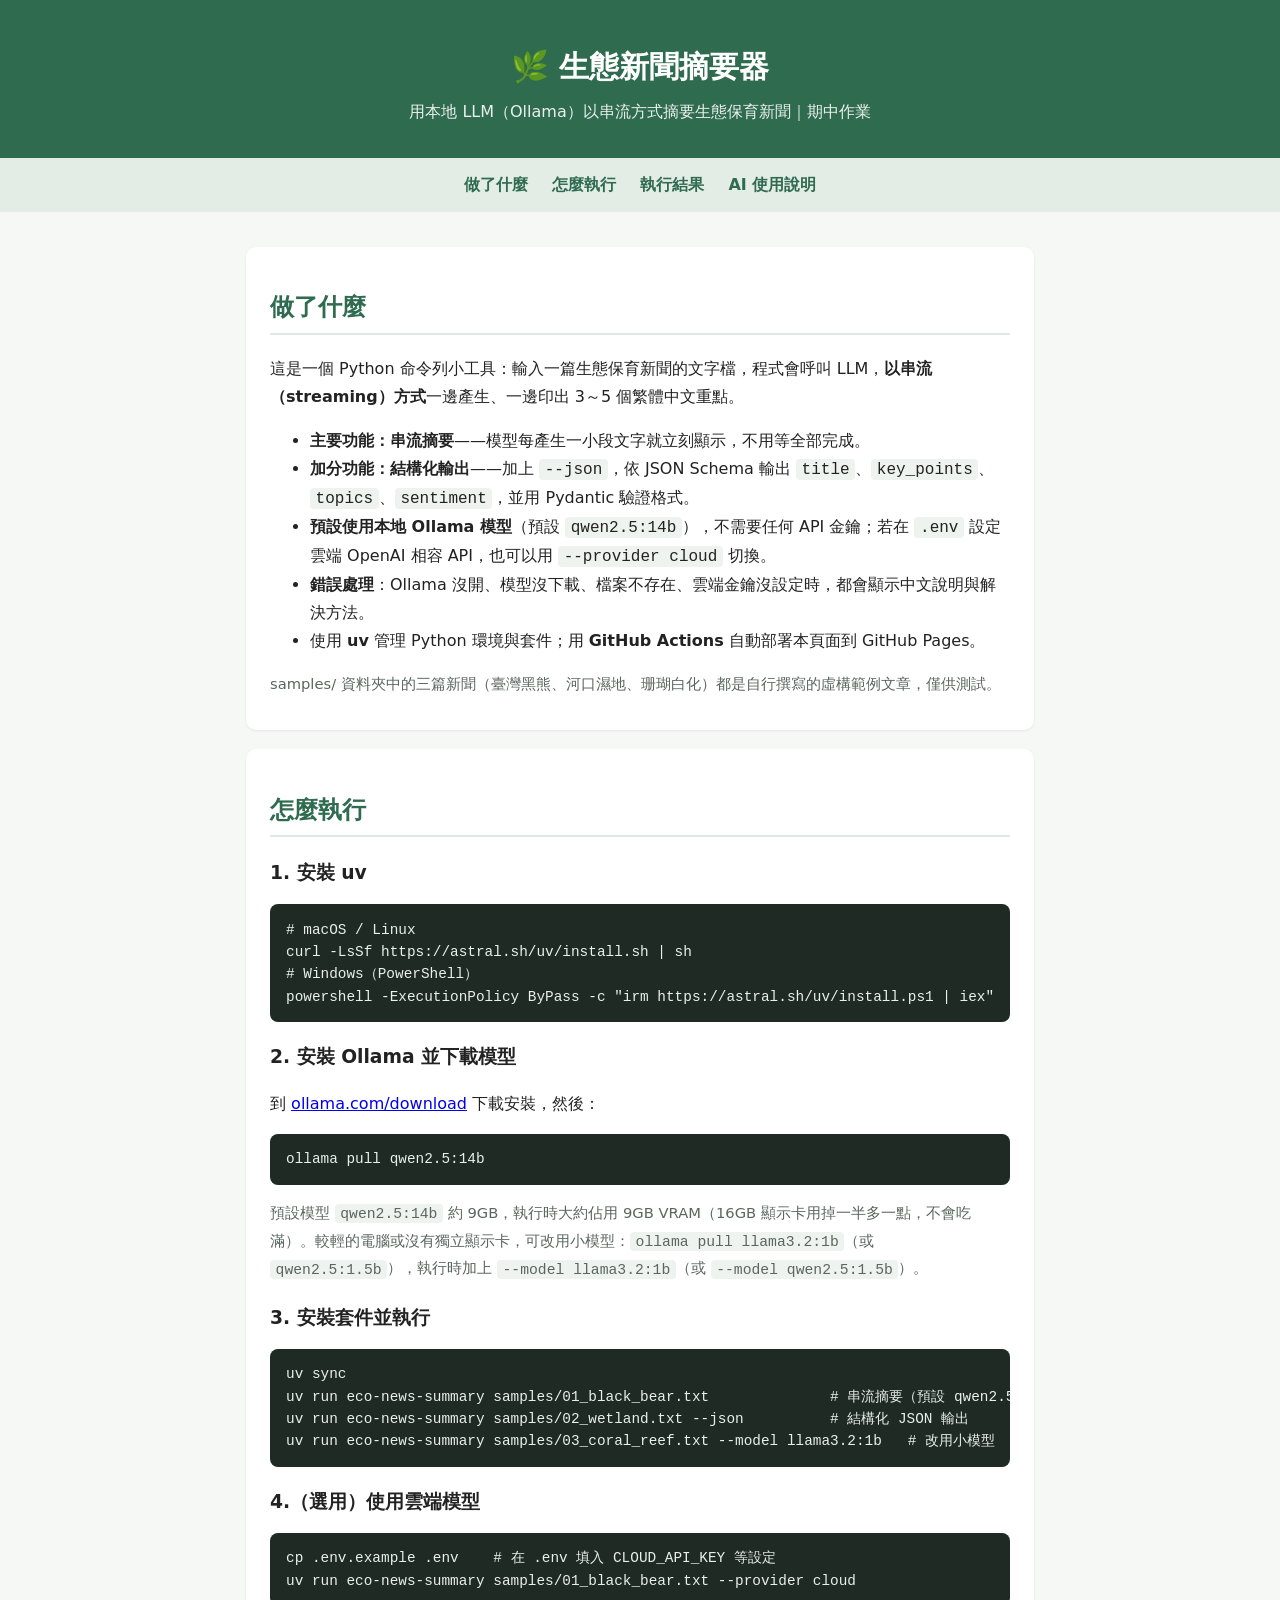
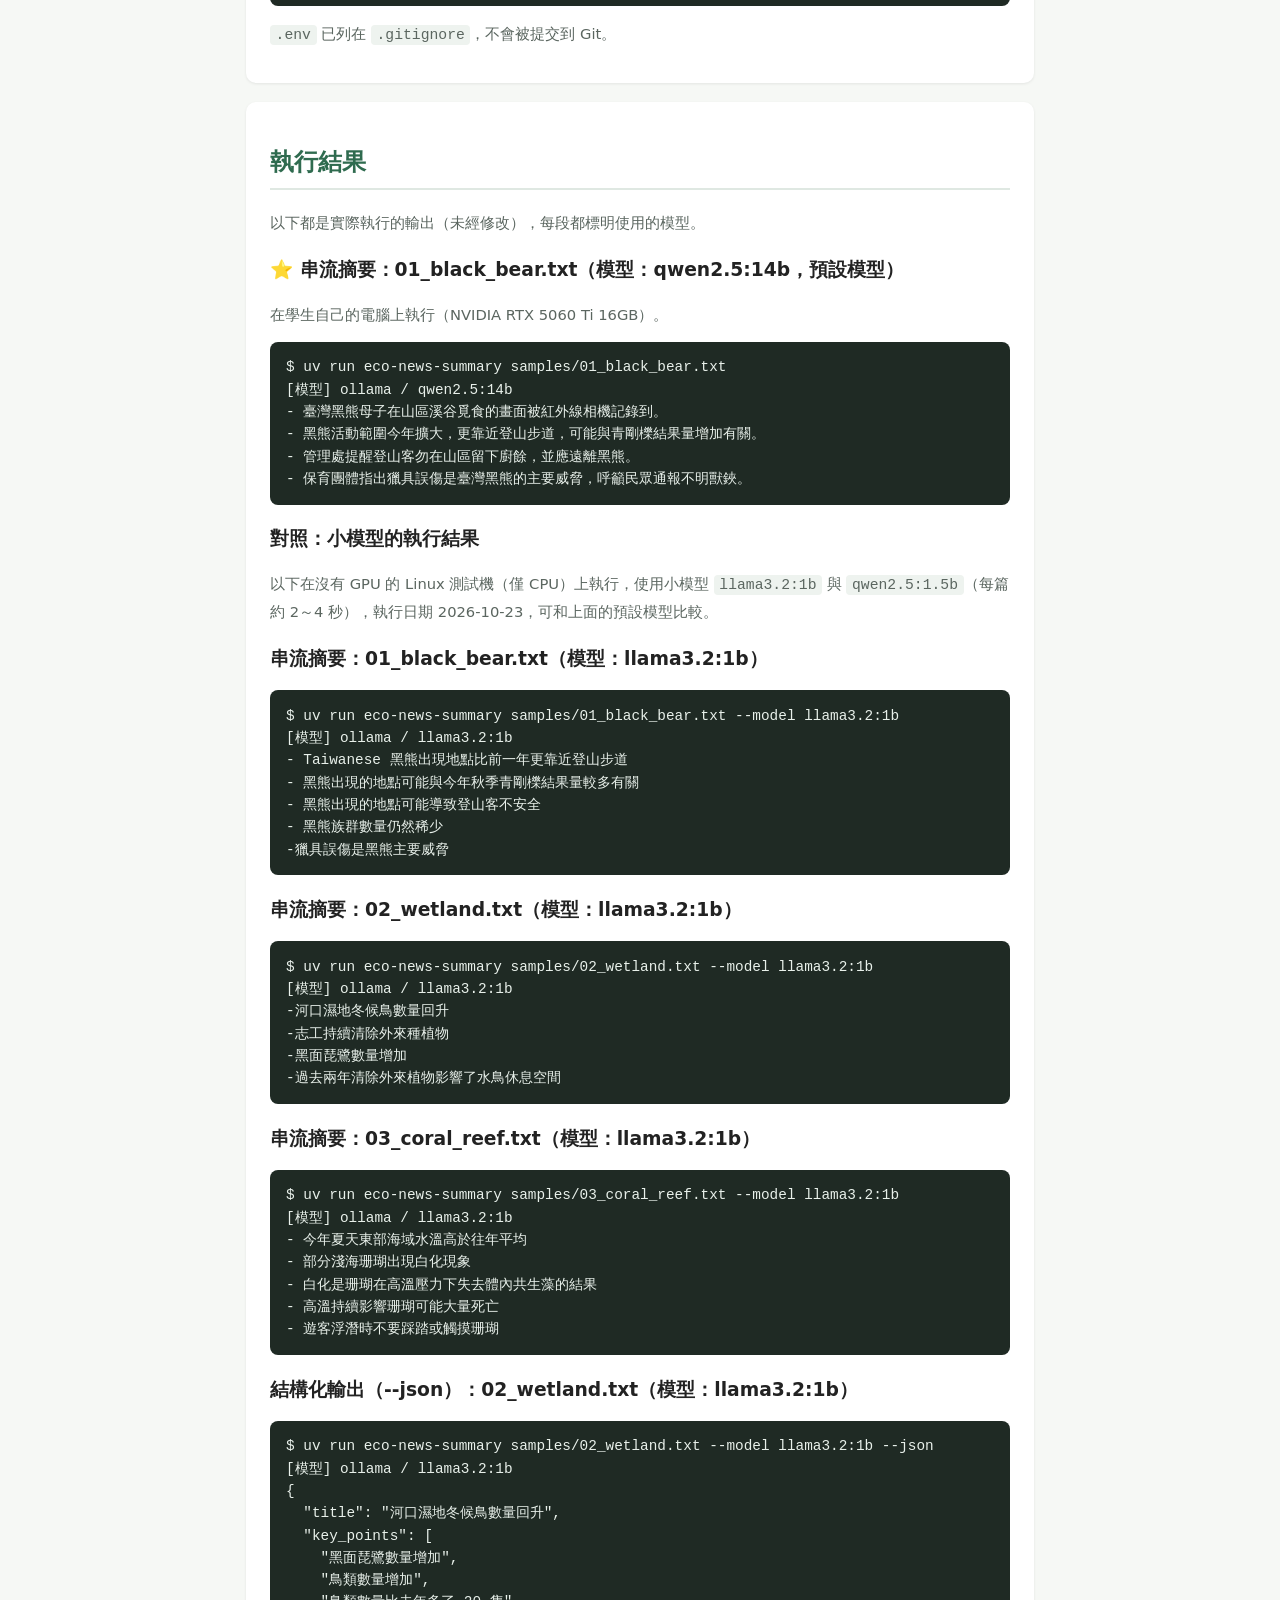
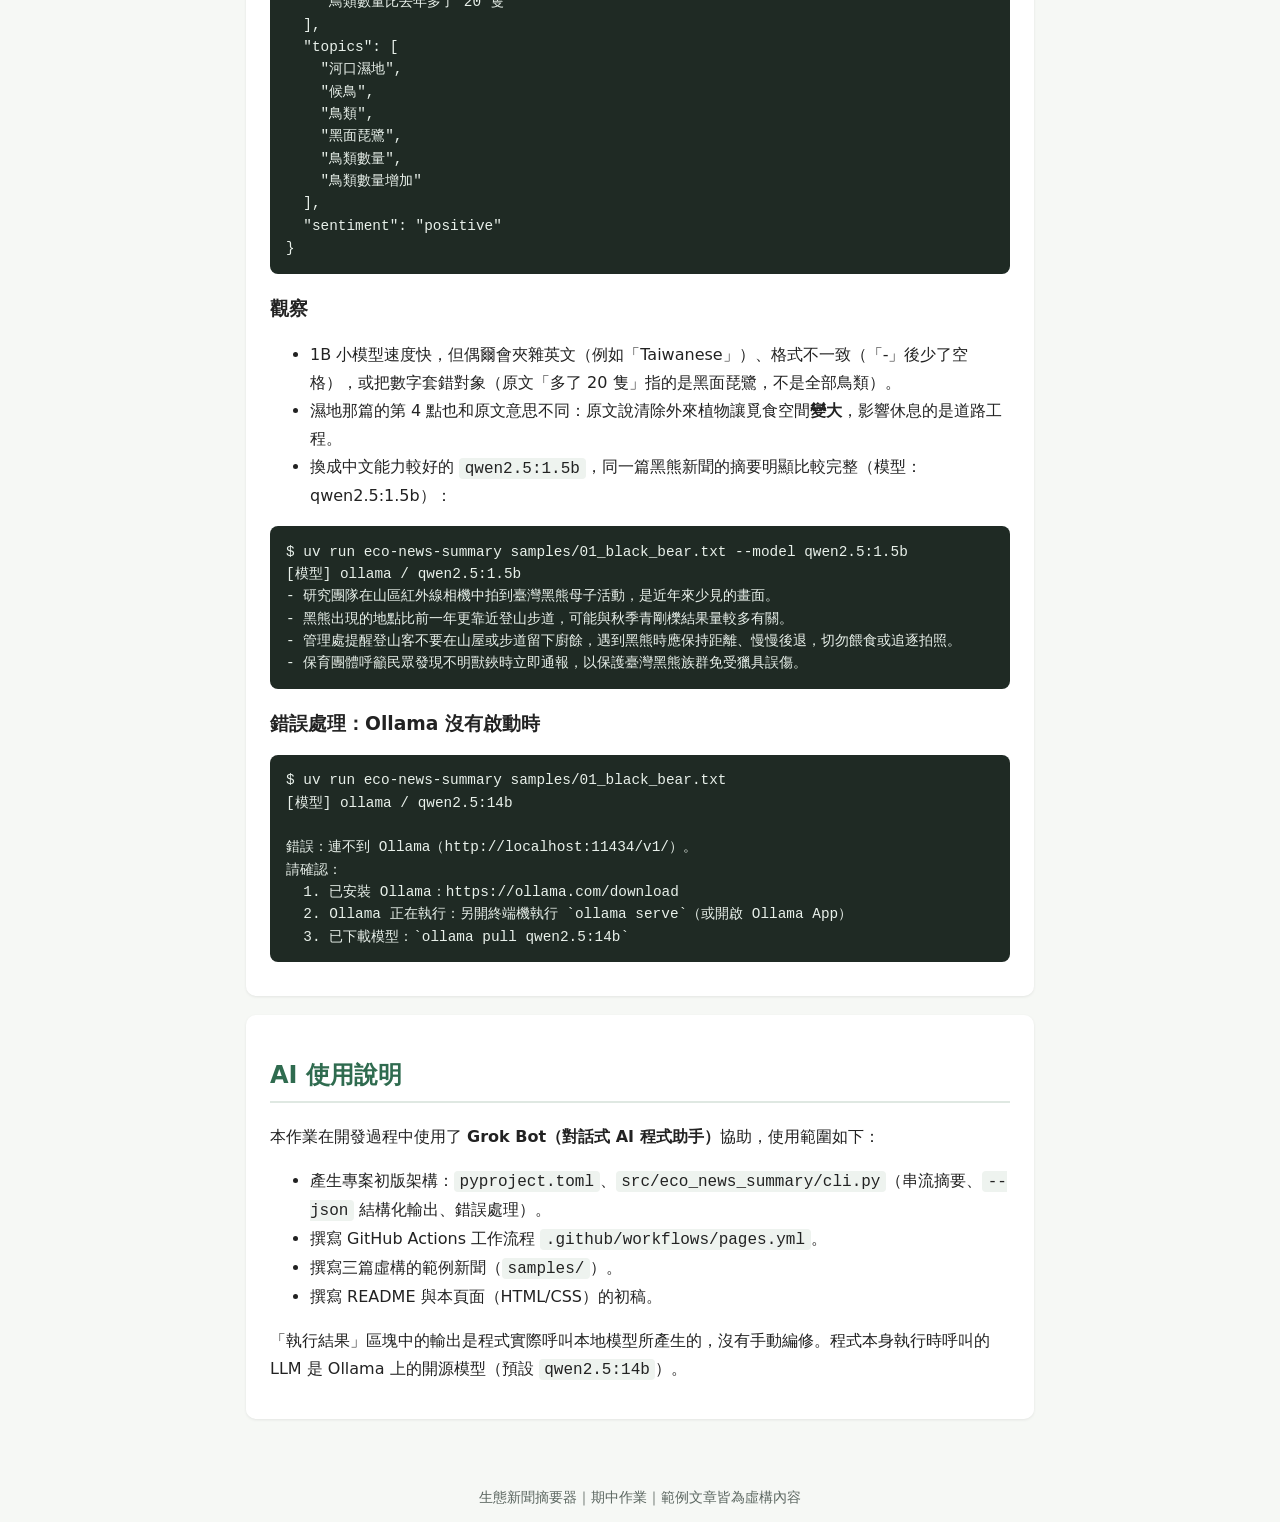
==== commit 65e1b3f7: "Feature real qwen2.5:14b result, name Grok Bot in AI usage, remove placeholders" ====
--- a/docs/index.html
+++ b/docs/index.html
@@ -13,7 +13,6 @@
   </header>
   <nav>
     <a href="#what">做了什麼</a>
-    <a href="#demo">線上試玩</a>
     <a href="#how">怎麼執行</a>
     <a href="#result">執行結果</a>
     <a href="#ai">AI 使用說明</a>
@@ -30,73 +29,6 @@
         <li>使用 <strong>uv</strong> 管理 Python 環境與套件；用 <strong>GitHub Actions</strong> 自動部署本頁面到 GitHub Pages。</li>
       </ul>
       <p class="note">samples/ 資料夾中的三篇新聞（臺灣黑熊、河口濕地、珊瑚白化）都是自行撰寫的虛構範例文章，僅供測試。</p>
-    </section>
-
-    <section id="demo">
-      <h2>線上試玩</h2>
-      <p>這個區塊會讓<strong>你的瀏覽器直接連到你自己電腦上的 Ollama</strong>（預設 <code>http://localhost:11434</code>）來產生摘要。新聞文字只會送到你自己的電腦，不會上傳到其他地方，也不需要任何 API 金鑰。第一次使用前，請先完成下面的「連線設定」。</p>
-
-      <div class="demo-row">
-        <label for="ollama-url">Ollama 位址</label>
-        <input id="ollama-url" type="text" value="http://localhost:11434">
-        <button id="check" type="button">檢查連線</button>
-      </div>
-      <div class="demo-row">
-        <label for="model">模型</label>
-        <input id="model" type="text" list="model-options" value="qwen2.5:14b">
-        <datalist id="model-options">
-          <option value="qwen2.5:14b">
-          <option value="llama3.2:1b">
-          <option value="qwen2.5:1.5b">
-        </datalist>
-        <span class="note">可直接輸入其他已下載的模型名稱</span>
-      </div>
-      <p id="models" class="note"></p>
-
-      <div class="demo-row">
-        <span>載入範例：</span>
-        <button type="button" data-sample="01_black_bear.txt">臺灣黑熊</button>
-        <button type="button" data-sample="02_wetland.txt">河口濕地</button>
-        <button type="button" data-sample="03_coral_reef.txt">珊瑚白化</button>
-      </div>
-      <textarea id="news" rows="9" placeholder="在這裡貼上生態保育新聞的文字，或點上面的範例按鈕…"></textarea>
-
-      <div class="demo-row">
-        <label><input id="use-json" type="checkbox"> 結構化輸出（JSON：title、key_points、topics、sentiment）</label>
-      </div>
-      <div class="demo-row">
-        <button id="run" type="button" class="primary">產生摘要</button>
-        <button id="stop" type="button" disabled>停止</button>
-      </div>
-      <pre id="status" class="status" aria-live="polite"></pre>
-      <pre id="output" class="output" aria-live="polite"></pre>
-
-      <details open>
-        <summary><strong>連線設定（老師第一次使用請看）</strong></summary>
-        <ol>
-          <li>安裝 Ollama：到 <a href="https://ollama.com/download">ollama.com/download</a> 下載安裝。</li>
-          <li>下載模型（在終端機執行）：<pre><code>ollama pull qwen2.5:14b
-# 沒有獨立顯示卡或電腦較輕，可改用小模型，並在上面「模型」欄改成同名：
-ollama pull llama3.2:1b</code></pre></li>
-          <li>允許這個網頁連到 Ollama：Ollama 預設會拒絕其他網站的連線，要用環境變數 <code>OLLAMA_ORIGINS</code> 加入本網頁的來源（目前是 <code id="origin"></code>）。
-            <p><strong>Windows（PowerShell）：</strong></p>
-            <pre><code>setx OLLAMA_ORIGINS "https://&lt;username&gt;.github.io"</code></pre>
-            <p>把 <code>&lt;username&gt;</code> 換成 GitHub 帳號名稱。執行後，從右下角系統匣（工作列）的 Ollama 圖示按右鍵選「Quit Ollama」<strong>完全結束</strong>，再重新開啟 Ollama，設定才會生效。</p>
-            <p><strong>macOS（Ollama App）：</strong></p>
-            <pre><code>launchctl setenv OLLAMA_ORIGINS "https://&lt;username&gt;.github.io"</code></pre>
-            <p>然後從選單列結束 Ollama 再重新開啟。</p>
-            <p><strong>Linux（或直接在終端機執行 ollama serve）：</strong></p>
-            <pre><code>OLLAMA_ORIGINS="https://&lt;username&gt;.github.io" ollama serve
-# 若是 systemd 服務：sudo systemctl edit ollama，加入
-# [Service]
-# Environment="OLLAMA_ORIGINS=https://&lt;username&gt;.github.io"
-# 再執行 sudo systemctl restart ollama</code></pre>
-            <p class="note">比較簡單但較不安全的做法是把值設成 <code>*</code>（允許任何網站連到你的 Ollama），測試完建議改回來或刪除這個設定。</p>
-          </li>
-          <li>回到這裡按「檢查連線」，看到已安裝的模型就可以按「產生摘要」。</li>
-        </ol>
-        <p class="note">瀏覽器相容性：本頁是 HTTPS，連到 <code>http://localhost</code> 時，Chrome、Edge、Firefox 會把 localhost 視為安全來源而允許連線；Safari 可能會封鎖，建議改用其他瀏覽器。較新版的 Chrome／Edge 第一次連線時可能會跳出「存取區域網路上的裝置」之類的權限詢問，請選擇「允許」。</p>
-      </details>
     </section>
 
     <section id="how">
@@ -208,12 +140,10 @@
         <li>撰寫 GitHub Actions 工作流程 <code>.github/workflows/pages.yml</code>。</li>
         <li>撰寫三篇虛構的範例新聞（<code>samples/</code>）。</li>
         <li>撰寫 README 與本頁面（HTML/CSS）的初稿。</li>
-        <li>撰寫「線上試玩」區塊與 <code>docs/app.js</code>（瀏覽器直接呼叫本機 Ollama 的串流與 JSON 結構化輸出），並用無頭 Chrome 搭配小模型 <code>llama3.2:1b</code> 測試。</li>
       </ul>
       <p>「執行結果」區塊中的輸出是程式實際呼叫本地模型所產生的，沒有手動編修。程式本身執行時呼叫的 LLM 是 Ollama 上的開源模型（預設 <code>qwen2.5:14b</code>）。</p>
     </section>
   </main>
-  <script src="app.js"></script>
   <footer>生態新聞摘要器｜期中作業｜範例文章皆為虛構內容</footer>
 </body>
 </html>
--- a/docs/style.css
+++ b/docs/style.css
@@ -46,20 +46,3 @@
 p code, li code { background: #eef3ef; padding: .1rem .35rem; border-radius: 4px; }
 .note { color: var(--muted); font-size: .92rem; }
 footer { text-align: center; color: var(--muted); font-size: .85rem; padding: 2rem 1rem; }
-
-/* 線上試玩 */
-.demo-row { display: flex; flex-wrap: wrap; align-items: center; gap: .5rem; margin: .6rem 0; }
-.demo-row label { font-weight: 600; }
-.demo-row input[type="text"] { flex: 1; min-width: 12rem; padding: .4rem .6rem; border: 1px solid #c8d3cc; border-radius: 6px; font: inherit; }
-textarea { width: 100%; padding: .6rem; border: 1px solid #c8d3cc; border-radius: 8px; font: inherit; line-height: 1.6; }
-button { padding: .4rem .9rem; border: 1px solid var(--green); background: #fff; color: var(--green); border-radius: 6px; font: inherit; cursor: pointer; }
-button.primary { background: var(--green); color: #fff; }
-button:disabled { opacity: .5; cursor: not-allowed; }
-.status { background: transparent; color: var(--muted); padding: 0; white-space: pre-wrap; min-height: 1.5em; }
-.status.ok { color: #2f6b4f; }
-.status.warn { color: #9a6700; }
-.status.error { color: #b42318; }
-.output { white-space: pre-wrap; min-height: 4em; }
-details { margin-top: 1rem; }
-pre code { background: none; padding: 0; }
-.output:empty { display: none; }
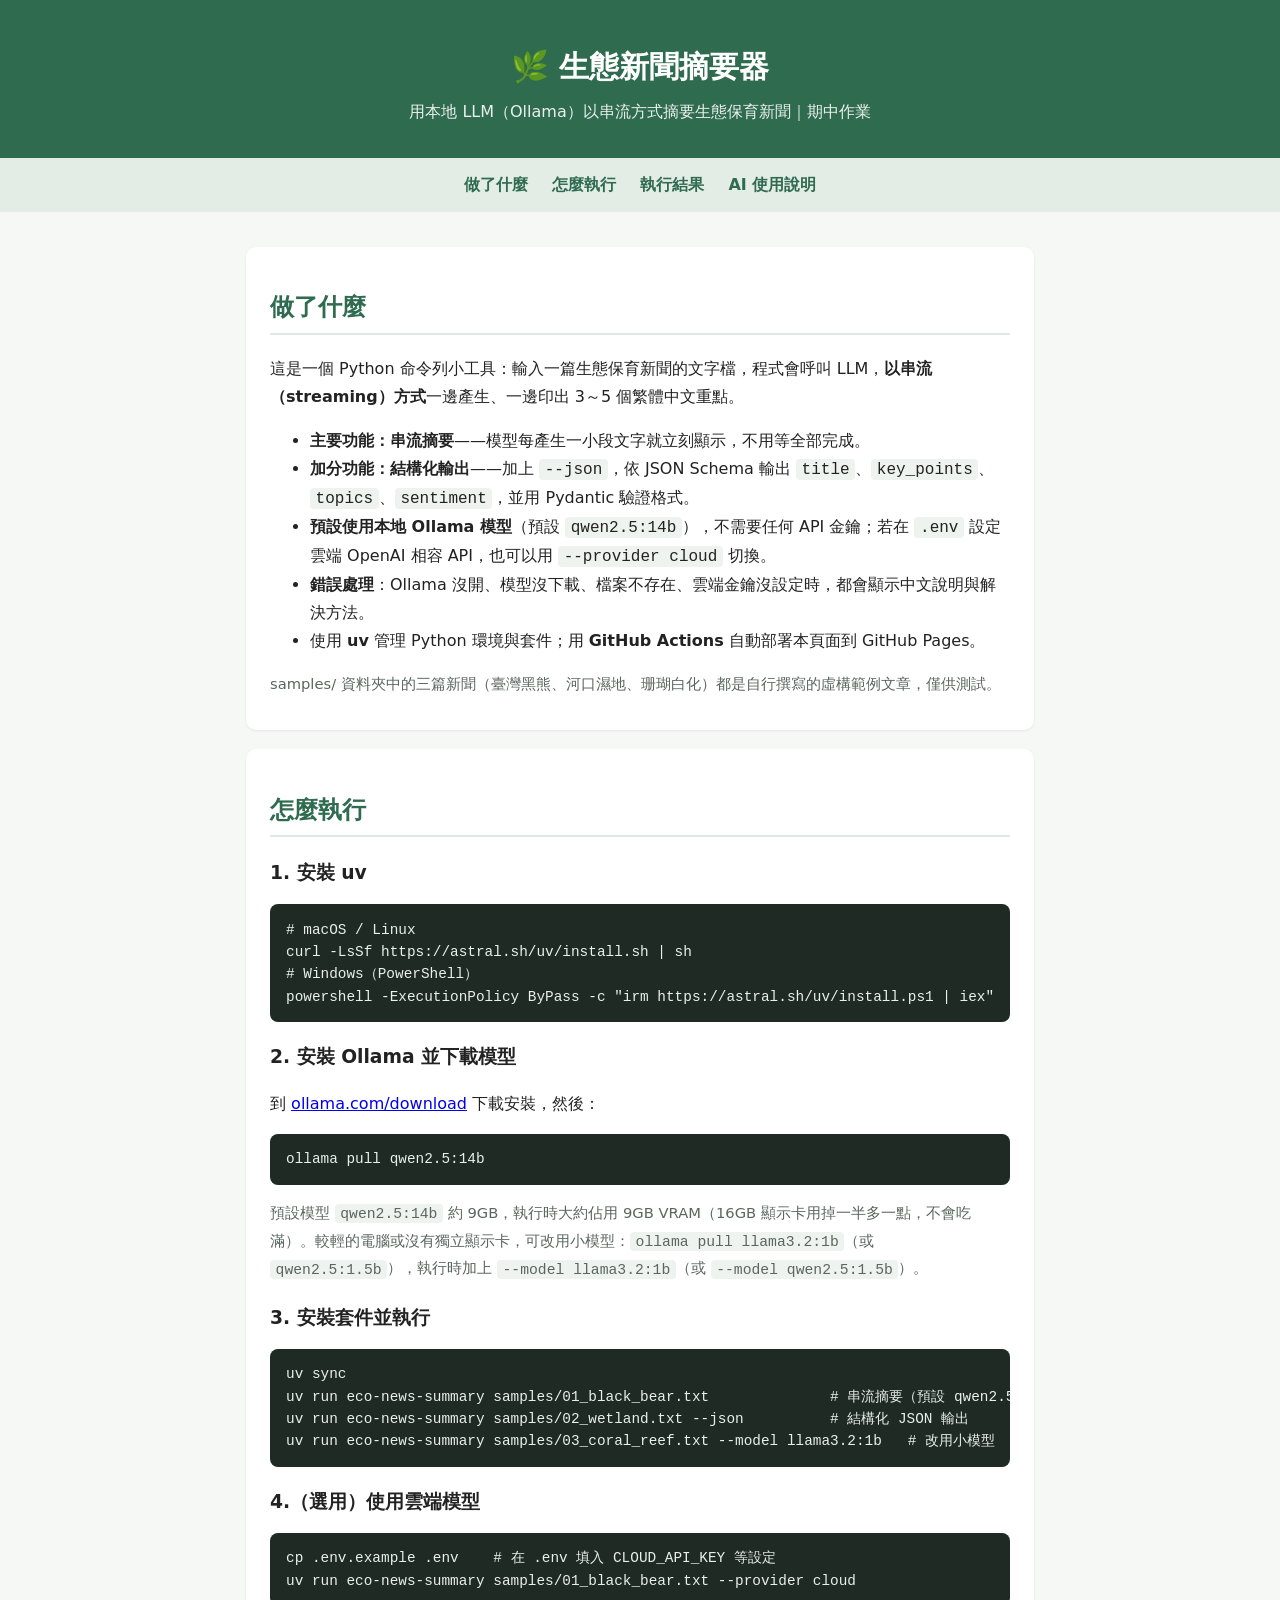
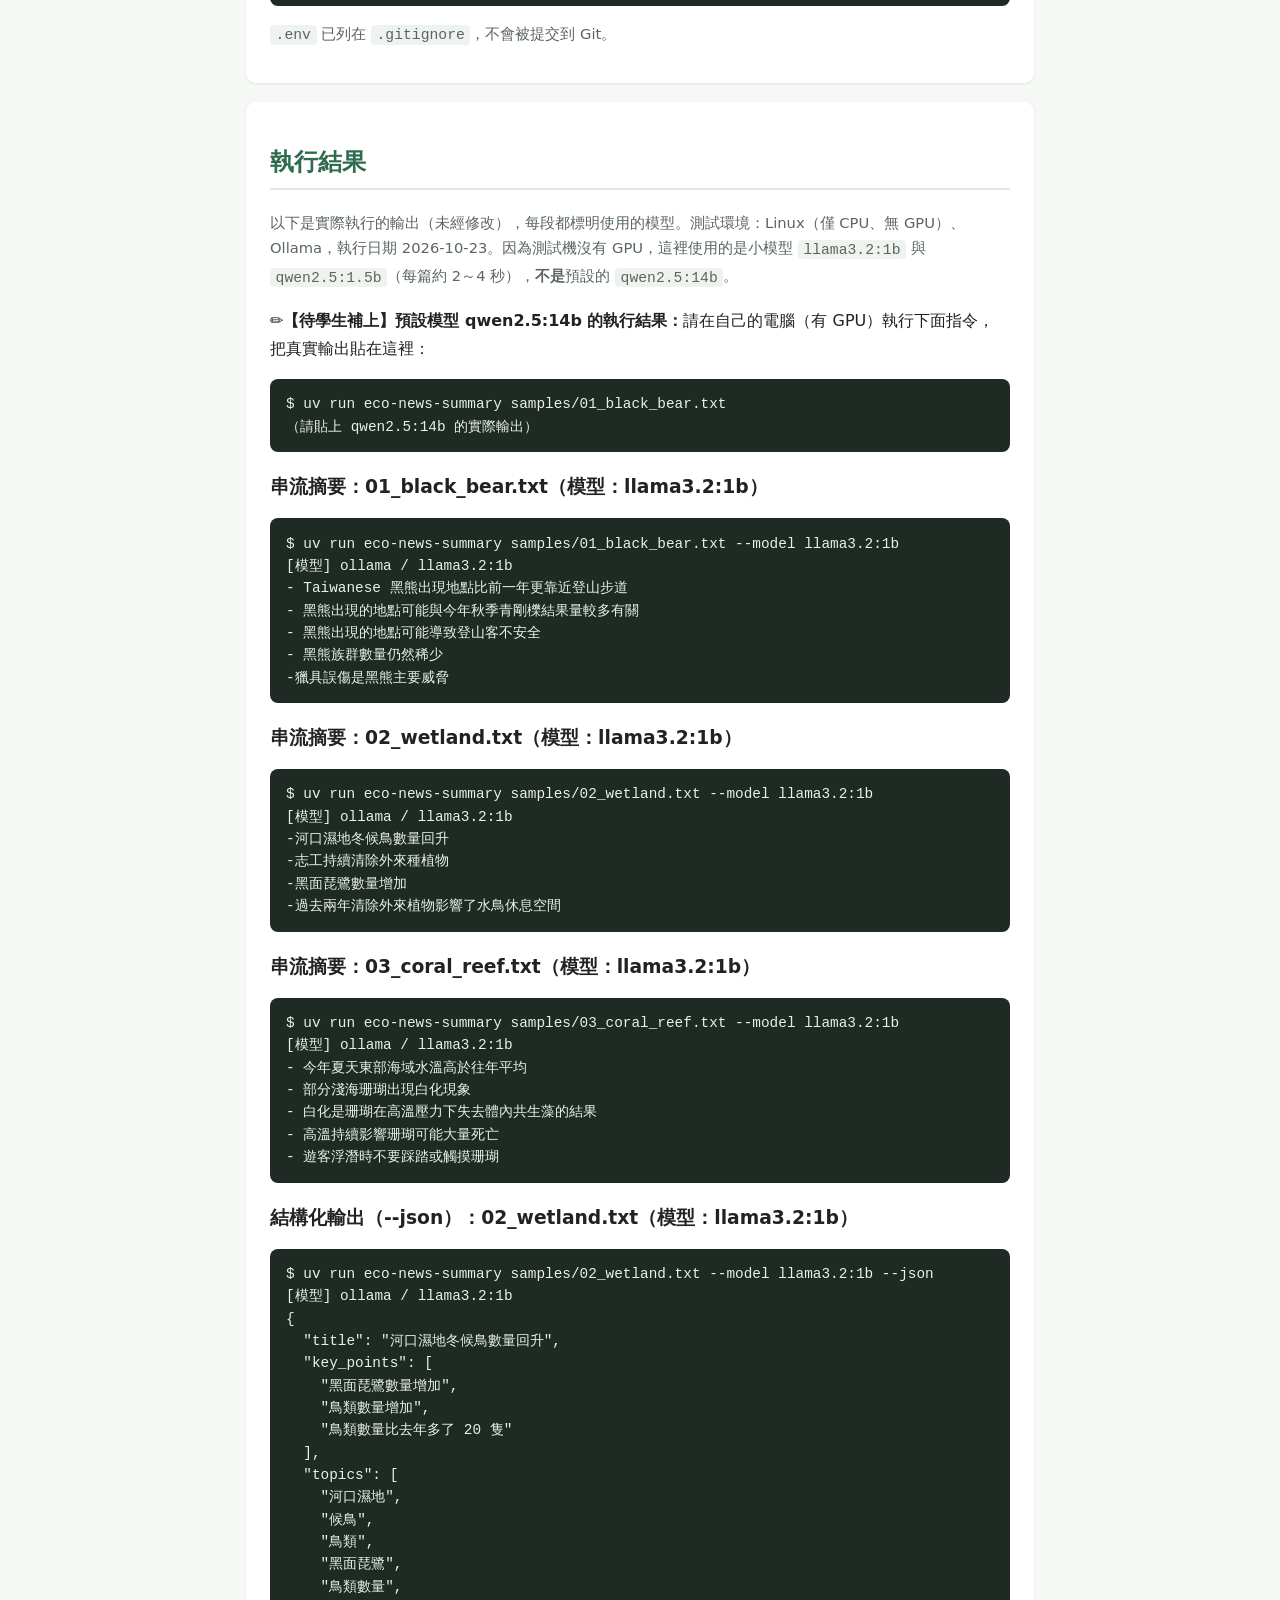
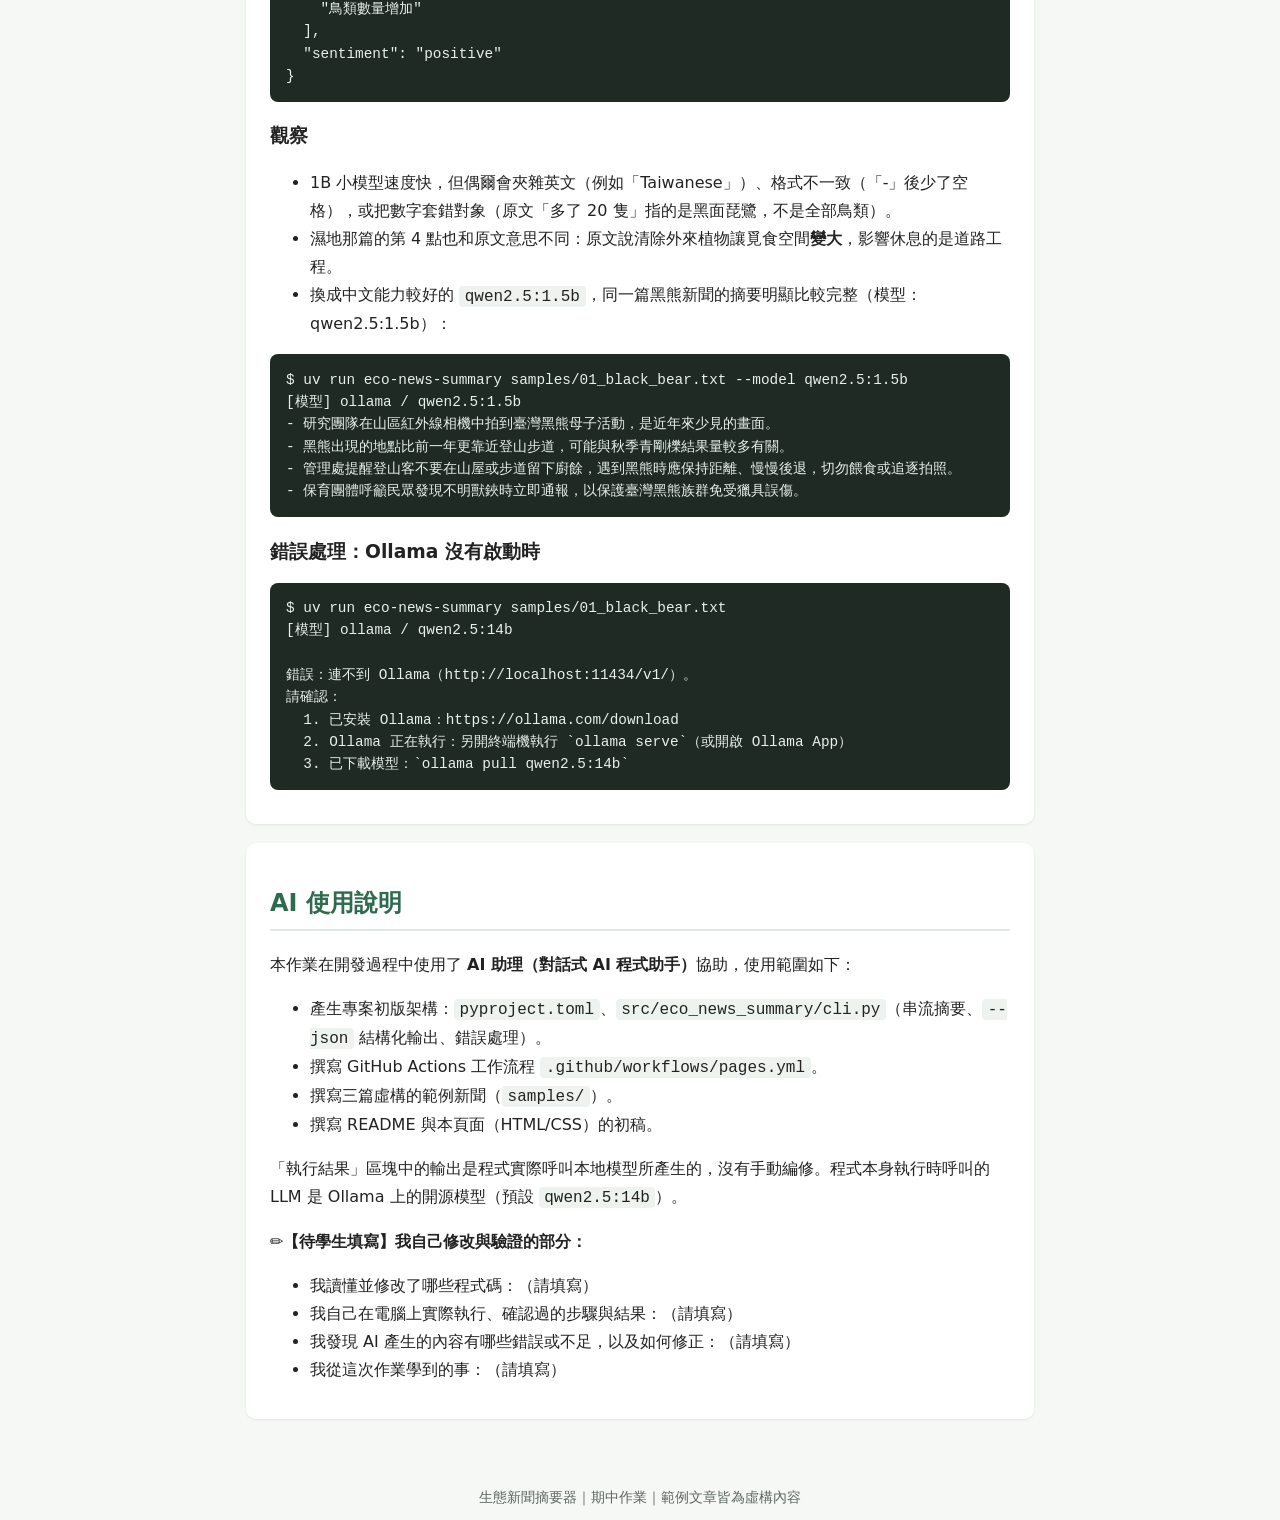
==== commit b6b55d90: "Switch default Ollama model to qwen2.5:14b and label run results by model" ====
--- a/docs/index.html
+++ b/docs/index.html
@@ -55,17 +55,12 @@
 
     <section id="result">
       <h2>執行結果</h2>
-      <p class="note">以下都是實際執行的輸出（未經修改），每段都標明使用的模型。</p>
-      <h3>⭐ 串流摘要：01_black_bear.txt（模型：qwen2.5:14b，預設模型）</h3>
-      <p class="note">在學生自己的電腦上執行（NVIDIA RTX 5060 Ti 16GB）。</p>
-      <pre><code>$ uv run eco-news-summary samples/01_black_bear.txt
-[模型] ollama / qwen2.5:14b
-- 臺灣黑熊母子在山區溪谷覓食的畫面被紅外線相機記錄到。
-- 黑熊活動範圍今年擴大，更靠近登山步道，可能與青剛櫟結果量增加有關。
-- 管理處提醒登山客勿在山區留下廚餘，並應遠離黑熊。
-- 保育團體指出獵具誤傷是臺灣黑熊的主要威脅，呼籲民眾通報不明獸鋏。</code></pre>
-      <h3>對照：小模型的執行結果</h3>
-      <p class="note">以下在沒有 GPU 的 Linux 測試機（僅 CPU）上執行，使用小模型 <code>llama3.2:1b</code> 與 <code>qwen2.5:1.5b</code>（每篇約 2～4 秒），執行日期 2026-10-23，可和上面的預設模型比較。</p>
+      <p class="note">以下是實際執行的輸出（未經修改），每段都標明使用的模型。測試環境：Linux（僅 CPU、無 GPU）、Ollama，執行日期 2026-10-23。因為測試機沒有 GPU，這裡使用的是小模型 <code>llama3.2:1b</code> 與 <code>qwen2.5:1.5b</code>（每篇約 2～4 秒），<strong>不是</strong>預設的 <code>qwen2.5:14b</code>。</p>
+      <div class="todo">
+        <p><strong>✏️【待學生補上】預設模型 qwen2.5:14b 的執行結果：</strong>請在自己的電腦（有 GPU）執行下面指令，把真實輸出貼在這裡：</p>
+        <pre><code>$ uv run eco-news-summary samples/01_black_bear.txt
+（請貼上 qwen2.5:14b 的實際輸出）</code></pre>
+      </div>
       <h3>串流摘要：01_black_bear.txt（模型：llama3.2:1b）</h3>
       <pre><code>$ uv run eco-news-summary samples/01_black_bear.txt --model llama3.2:1b
 [模型] ollama / llama3.2:1b
@@ -134,7 +129,7 @@
 
     <section id="ai">
       <h2>AI 使用說明</h2>
-      <p>本作業在開發過程中使用了 <strong>Grok Bot（對話式 AI 程式助手）</strong>協助，使用範圍如下：</p>
+      <p>本作業在開發過程中使用了 <strong>AI 助理（對話式 AI 程式助手）</strong>協助，使用範圍如下：</p>
       <ul>
         <li>產生專案初版架構：<code>pyproject.toml</code>、<code>src/eco_news_summary/cli.py</code>（串流摘要、<code>--json</code> 結構化輸出、錯誤處理）。</li>
         <li>撰寫 GitHub Actions 工作流程 <code>.github/workflows/pages.yml</code>。</li>
@@ -142,6 +137,15 @@
         <li>撰寫 README 與本頁面（HTML/CSS）的初稿。</li>
       </ul>
       <p>「執行結果」區塊中的輸出是程式實際呼叫本地模型所產生的，沒有手動編修。程式本身執行時呼叫的 LLM 是 Ollama 上的開源模型（預設 <code>qwen2.5:14b</code>）。</p>
+      <div class="todo">
+        <p><strong>✏️【待學生填寫】我自己修改與驗證的部分：</strong></p>
+        <ul>
+          <li>我讀懂並修改了哪些程式碼：（請填寫）</li>
+          <li>我自己在電腦上實際執行、確認過的步驟與結果：（請填寫）</li>
+          <li>我發現 AI 產生的內容有哪些錯誤或不足，以及如何修正：（請填寫）</li>
+          <li>我從這次作業學到的事：（請填寫）</li>
+        </ul>
+      </div>
     </section>
   </main>
   <footer>生態新聞摘要器｜期中作業｜範例文章皆為虛構內容</footer>
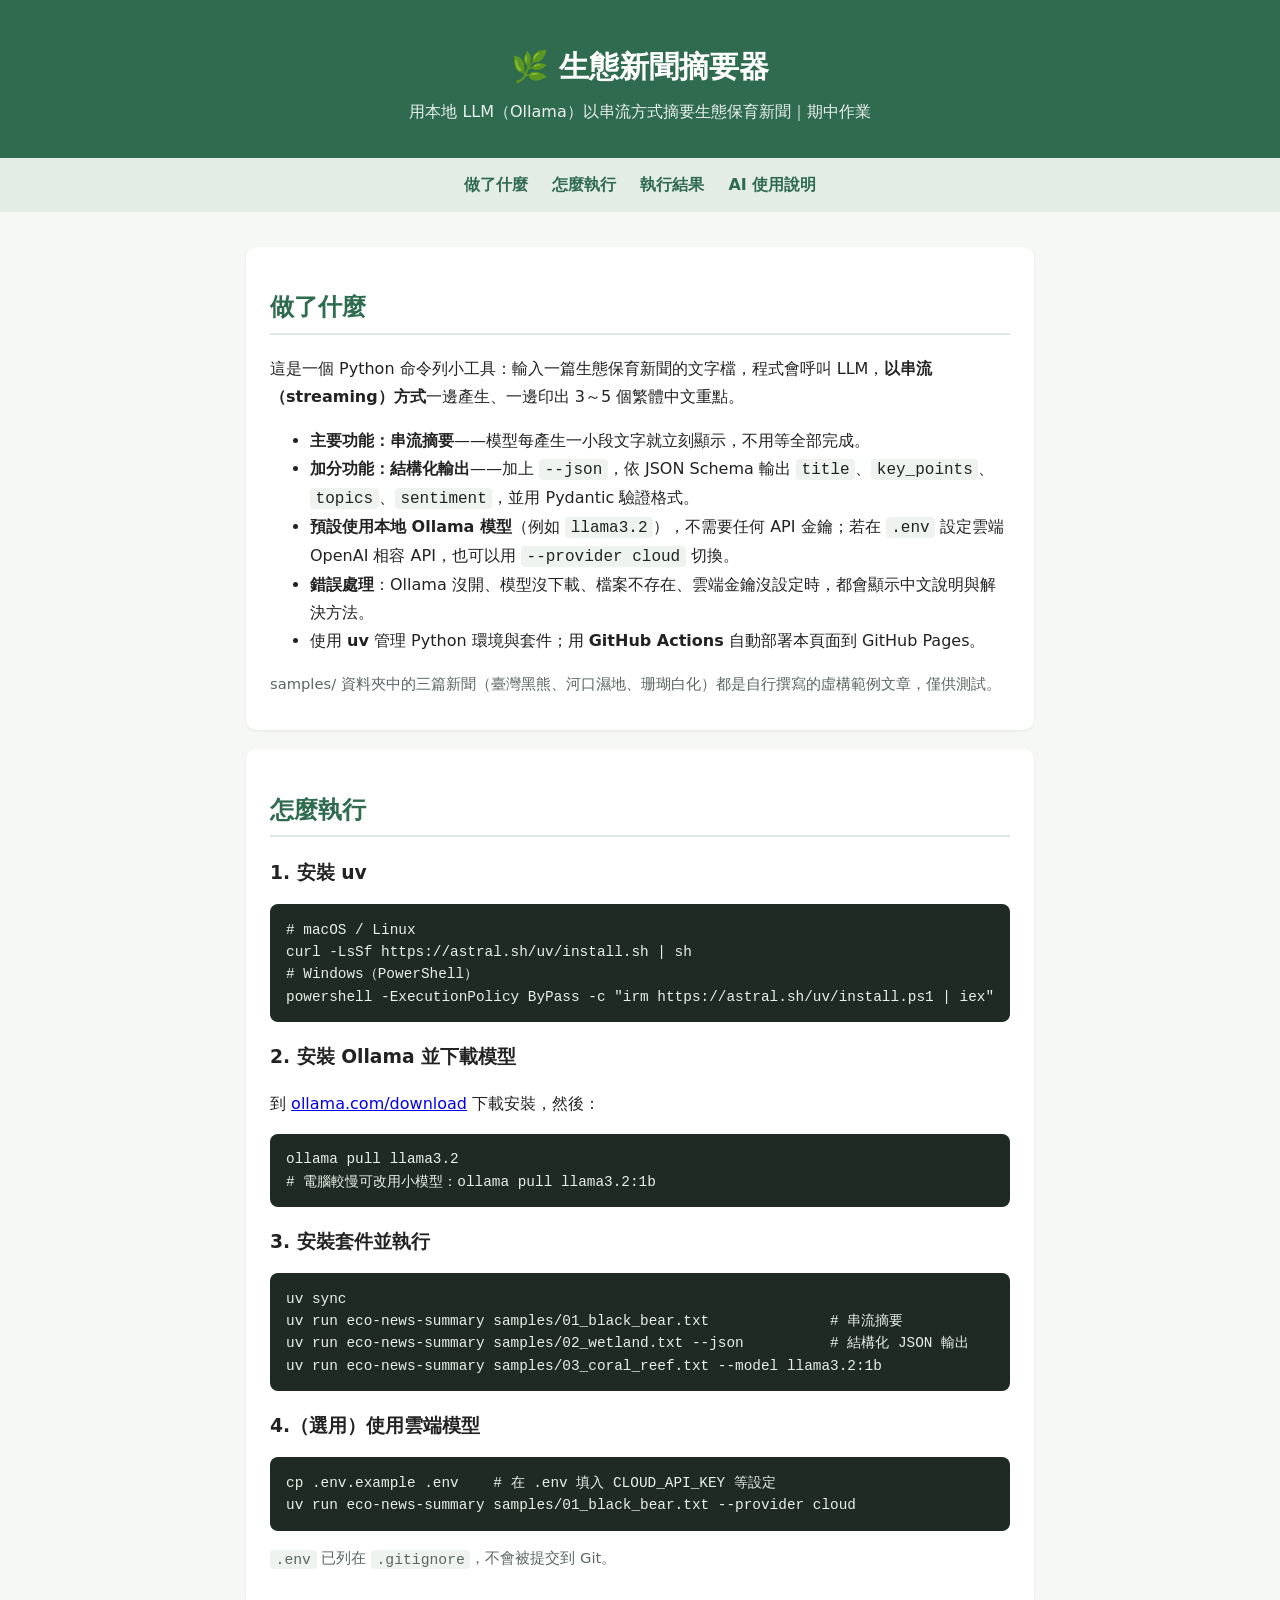
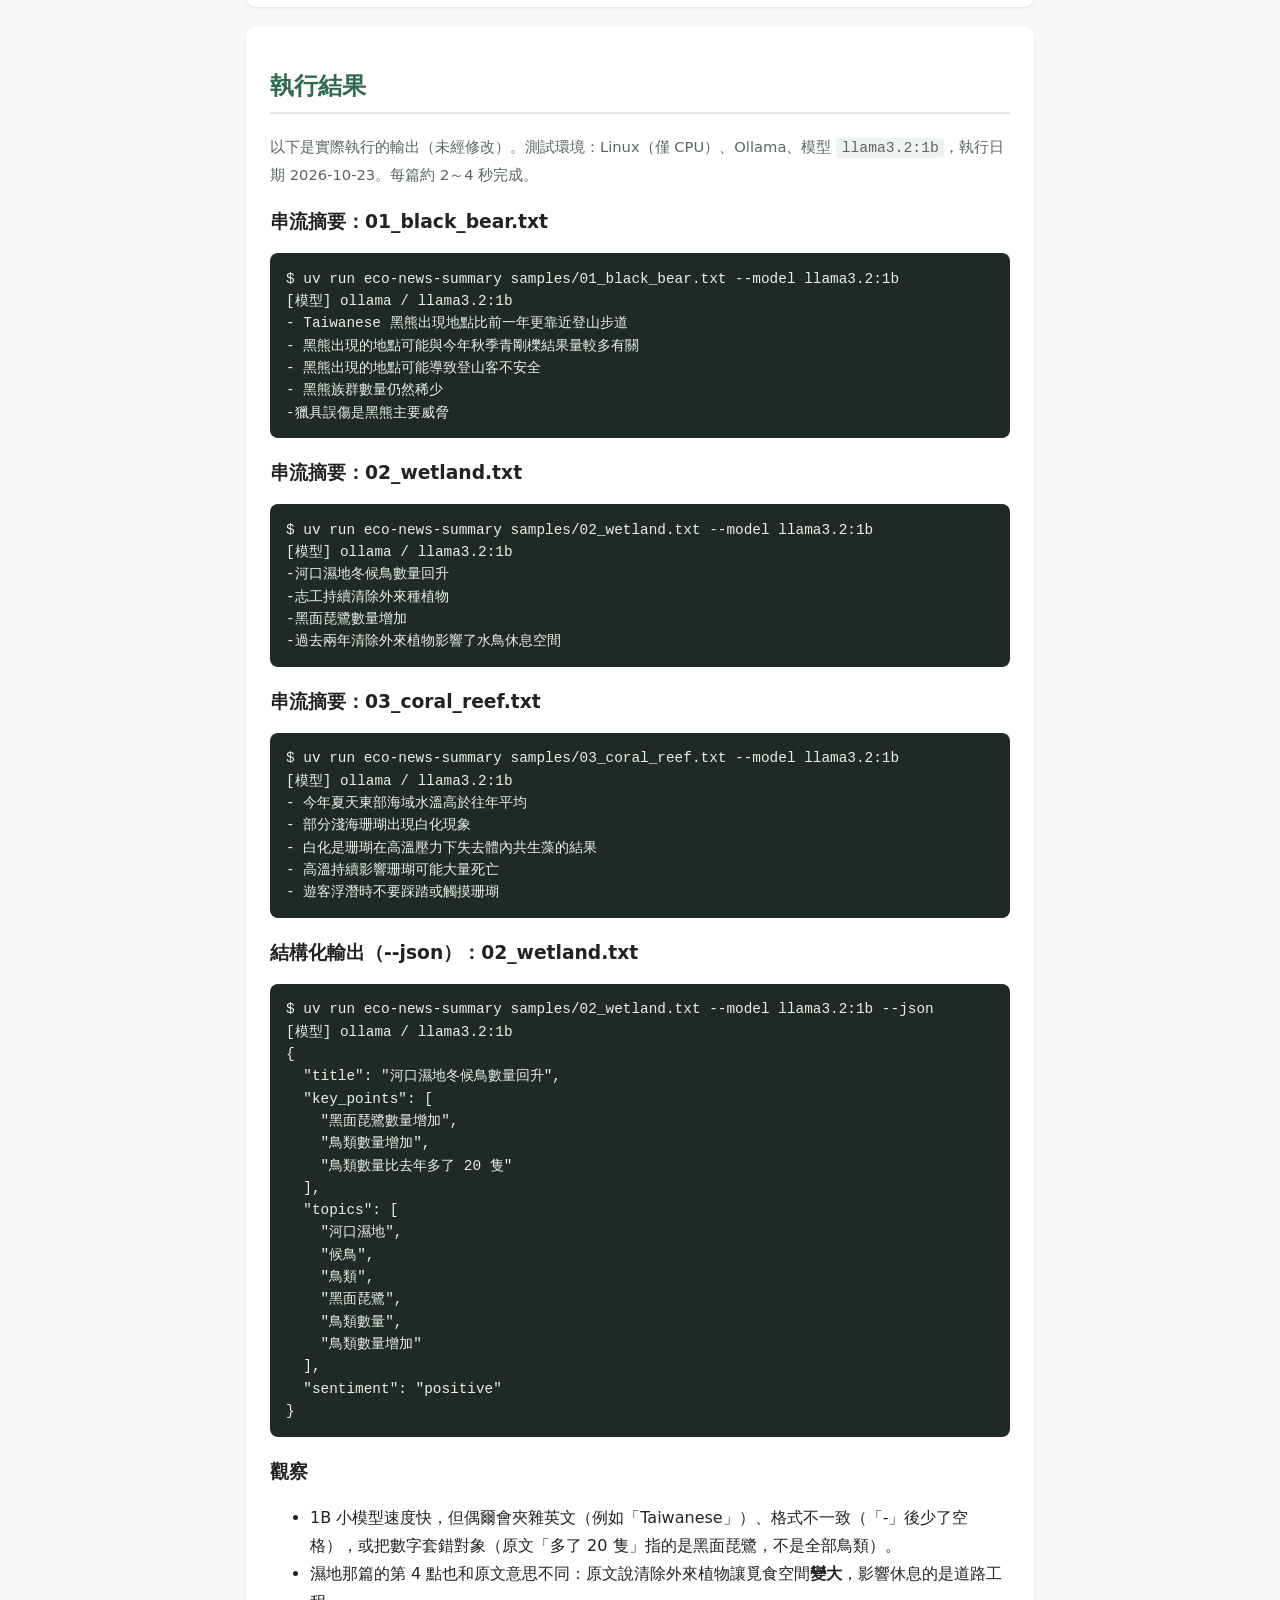
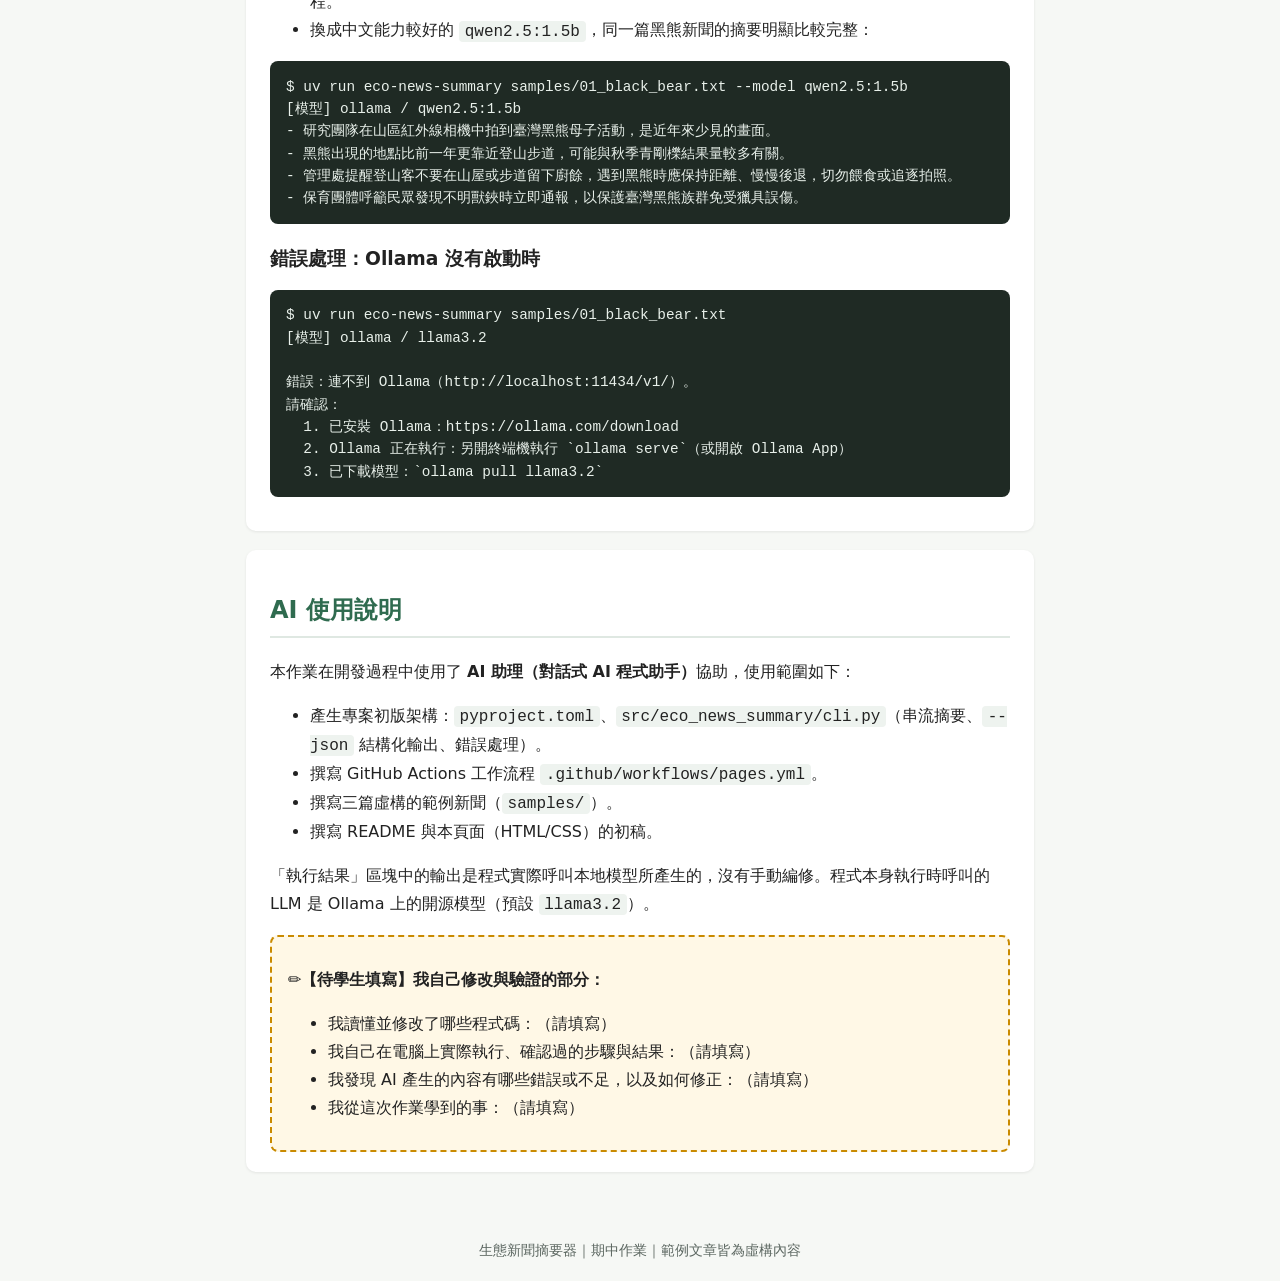
==== commit d6f67c48: "Add GitHub Pages site with run results and AI usage section" ====
--- a/docs/index.html
+++ b/docs/index.html
@@ -24,7 +24,7 @@
       <ul>
         <li><strong>主要功能：串流摘要</strong>——模型每產生一小段文字就立刻顯示，不用等全部完成。</li>
         <li><strong>加分功能：結構化輸出</strong>——加上 <code>--json</code>，依 JSON Schema 輸出 <code>title</code>、<code>key_points</code>、<code>topics</code>、<code>sentiment</code>，並用 Pydantic 驗證格式。</li>
-        <li><strong>預設使用本地 Ollama 模型</strong>（預設 <code>qwen2.5:14b</code>），不需要任何 API 金鑰；若在 <code>.env</code> 設定雲端 OpenAI 相容 API，也可以用 <code>--provider cloud</code> 切換。</li>
+        <li><strong>預設使用本地 Ollama 模型</strong>（例如 <code>llama3.2</code>），不需要任何 API 金鑰；若在 <code>.env</code> 設定雲端 OpenAI 相容 API，也可以用 <code>--provider cloud</code> 切換。</li>
         <li><strong>錯誤處理</strong>：Ollama 沒開、模型沒下載、檔案不存在、雲端金鑰沒設定時，都會顯示中文說明與解決方法。</li>
         <li>使用 <strong>uv</strong> 管理 Python 環境與套件；用 <strong>GitHub Actions</strong> 自動部署本頁面到 GitHub Pages。</li>
       </ul>
@@ -40,13 +40,13 @@
 powershell -ExecutionPolicy ByPass -c "irm https://astral.sh/uv/install.ps1 | iex"</code></pre>
       <h3>2. 安裝 Ollama 並下載模型</h3>
       <p>到 <a href="https://ollama.com/download">ollama.com/download</a> 下載安裝，然後：</p>
-      <pre><code>ollama pull qwen2.5:14b</code></pre>
-      <p class="note">預設模型 <code>qwen2.5:14b</code> 約 9GB，執行時大約佔用 9GB VRAM（16GB 顯示卡用掉一半多一點，不會吃滿）。較輕的電腦或沒有獨立顯示卡，可改用小模型：<code>ollama pull llama3.2:1b</code>（或 <code>qwen2.5:1.5b</code>），執行時加上 <code>--model llama3.2:1b</code>（或 <code>--model qwen2.5:1.5b</code>）。</p>
+      <pre><code>ollama pull llama3.2
+# 電腦較慢可改用小模型：ollama pull llama3.2:1b</code></pre>
       <h3>3. 安裝套件並執行</h3>
       <pre><code>uv sync
-uv run eco-news-summary samples/01_black_bear.txt              # 串流摘要（預設 qwen2.5:14b）
+uv run eco-news-summary samples/01_black_bear.txt              # 串流摘要
 uv run eco-news-summary samples/02_wetland.txt --json          # 結構化 JSON 輸出
-uv run eco-news-summary samples/03_coral_reef.txt --model llama3.2:1b   # 改用小模型</code></pre>
+uv run eco-news-summary samples/03_coral_reef.txt --model llama3.2:1b</code></pre>
       <h3>4.（選用）使用雲端模型</h3>
       <pre><code>cp .env.example .env    # 在 .env 填入 CLOUD_API_KEY 等設定
 uv run eco-news-summary samples/01_black_bear.txt --provider cloud</code></pre>
@@ -55,13 +55,8 @@
 
     <section id="result">
       <h2>執行結果</h2>
-      <p class="note">以下是實際執行的輸出（未經修改），每段都標明使用的模型。測試環境：Linux（僅 CPU、無 GPU）、Ollama，執行日期 2026-10-23。因為測試機沒有 GPU，這裡使用的是小模型 <code>llama3.2:1b</code> 與 <code>qwen2.5:1.5b</code>（每篇約 2～4 秒），<strong>不是</strong>預設的 <code>qwen2.5:14b</code>。</p>
-      <div class="todo">
-        <p><strong>✏️【待學生補上】預設模型 qwen2.5:14b 的執行結果：</strong>請在自己的電腦（有 GPU）執行下面指令，把真實輸出貼在這裡：</p>
-        <pre><code>$ uv run eco-news-summary samples/01_black_bear.txt
-（請貼上 qwen2.5:14b 的實際輸出）</code></pre>
-      </div>
-      <h3>串流摘要：01_black_bear.txt（模型：llama3.2:1b）</h3>
+      <p class="note">以下是實際執行的輸出（未經修改）。測試環境：Linux（僅 CPU）、Ollama、模型 <code>llama3.2:1b</code>，執行日期 2026-10-23。每篇約 2～4 秒完成。</p>
+      <h3>串流摘要：01_black_bear.txt</h3>
       <pre><code>$ uv run eco-news-summary samples/01_black_bear.txt --model llama3.2:1b
 [模型] ollama / llama3.2:1b
 - Taiwanese 黑熊出現地點比前一年更靠近登山步道
@@ -69,14 +64,14 @@
 - 黑熊出現的地點可能導致登山客不安全
 - 黑熊族群數量仍然稀少
 -獵具誤傷是黑熊主要威脅</code></pre>
-      <h3>串流摘要：02_wetland.txt（模型：llama3.2:1b）</h3>
+      <h3>串流摘要：02_wetland.txt</h3>
       <pre><code>$ uv run eco-news-summary samples/02_wetland.txt --model llama3.2:1b
 [模型] ollama / llama3.2:1b
 -河口濕地冬候鳥數量回升
 -志工持續清除外來種植物
 -黑面琵鷺數量增加
 -過去兩年清除外來植物影響了水鳥休息空間</code></pre>
-      <h3>串流摘要：03_coral_reef.txt（模型：llama3.2:1b）</h3>
+      <h3>串流摘要：03_coral_reef.txt</h3>
       <pre><code>$ uv run eco-news-summary samples/03_coral_reef.txt --model llama3.2:1b
 [模型] ollama / llama3.2:1b
 - 今年夏天東部海域水溫高於往年平均
@@ -84,7 +79,7 @@
 - 白化是珊瑚在高溫壓力下失去體內共生藻的結果
 - 高溫持續影響珊瑚可能大量死亡
 - 遊客浮潛時不要踩踏或觸摸珊瑚</code></pre>
-      <h3>結構化輸出（--json）：02_wetland.txt（模型：llama3.2:1b）</h3>
+      <h3>結構化輸出（--json）：02_wetland.txt</h3>
       <pre><code>$ uv run eco-news-summary samples/02_wetland.txt --model llama3.2:1b --json
 [模型] ollama / llama3.2:1b
 {
@@ -108,7 +103,7 @@
       <ul>
         <li>1B 小模型速度快，但偶爾會夾雜英文（例如「Taiwanese」）、格式不一致（「-」後少了空格），或把數字套錯對象（原文「多了 20 隻」指的是黑面琵鷺，不是全部鳥類）。</li>
         <li>濕地那篇的第 4 點也和原文意思不同：原文說清除外來植物讓覓食空間<strong>變大</strong>，影響休息的是道路工程。</li>
-        <li>換成中文能力較好的 <code>qwen2.5:1.5b</code>，同一篇黑熊新聞的摘要明顯比較完整（模型：qwen2.5:1.5b）：</li>
+        <li>換成中文能力較好的 <code>qwen2.5:1.5b</code>，同一篇黑熊新聞的摘要明顯比較完整：</li>
       </ul>
       <pre><code>$ uv run eco-news-summary samples/01_black_bear.txt --model qwen2.5:1.5b
 [模型] ollama / qwen2.5:1.5b
@@ -118,13 +113,13 @@
 - 保育團體呼籲民眾發現不明獸鋏時立即通報，以保護臺灣黑熊族群免受獵具誤傷。</code></pre>
       <h3>錯誤處理：Ollama 沒有啟動時</h3>
       <pre><code>$ uv run eco-news-summary samples/01_black_bear.txt
-[模型] ollama / qwen2.5:14b
+[模型] ollama / llama3.2
 
 錯誤：連不到 Ollama（http://localhost:11434/v1/）。
 請確認：
   1. 已安裝 Ollama：https://ollama.com/download
   2. Ollama 正在執行：另開終端機執行 `ollama serve`（或開啟 Ollama App）
-  3. 已下載模型：`ollama pull qwen2.5:14b`</code></pre>
+  3. 已下載模型：`ollama pull llama3.2`</code></pre>
     </section>
 
     <section id="ai">
@@ -136,7 +131,7 @@
         <li>撰寫三篇虛構的範例新聞（<code>samples/</code>）。</li>
         <li>撰寫 README 與本頁面（HTML/CSS）的初稿。</li>
       </ul>
-      <p>「執行結果」區塊中的輸出是程式實際呼叫本地模型所產生的，沒有手動編修。程式本身執行時呼叫的 LLM 是 Ollama 上的開源模型（預設 <code>qwen2.5:14b</code>）。</p>
+      <p>「執行結果」區塊中的輸出是程式實際呼叫本地模型所產生的，沒有手動編修。程式本身執行時呼叫的 LLM 是 Ollama 上的開源模型（預設 <code>llama3.2</code>）。</p>
       <div class="todo">
         <p><strong>✏️【待學生填寫】我自己修改與驗證的部分：</strong></p>
         <ul>
--- a/docs/style.css
+++ b/docs/style.css
@@ -45,4 +45,10 @@
 code { font-family: ui-monospace, "SFMono-Regular", Consolas, monospace; }
 p code, li code { background: #eef3ef; padding: .1rem .35rem; border-radius: 4px; }
 .note { color: var(--muted); font-size: .92rem; }
+.todo {
+  border: 2px dashed #c98a00;
+  background: #fff8e6;
+  padding: .8rem 1rem;
+  border-radius: 8px;
+}
 footer { text-align: center; color: var(--muted); font-size: .85rem; padding: 2rem 1rem; }
